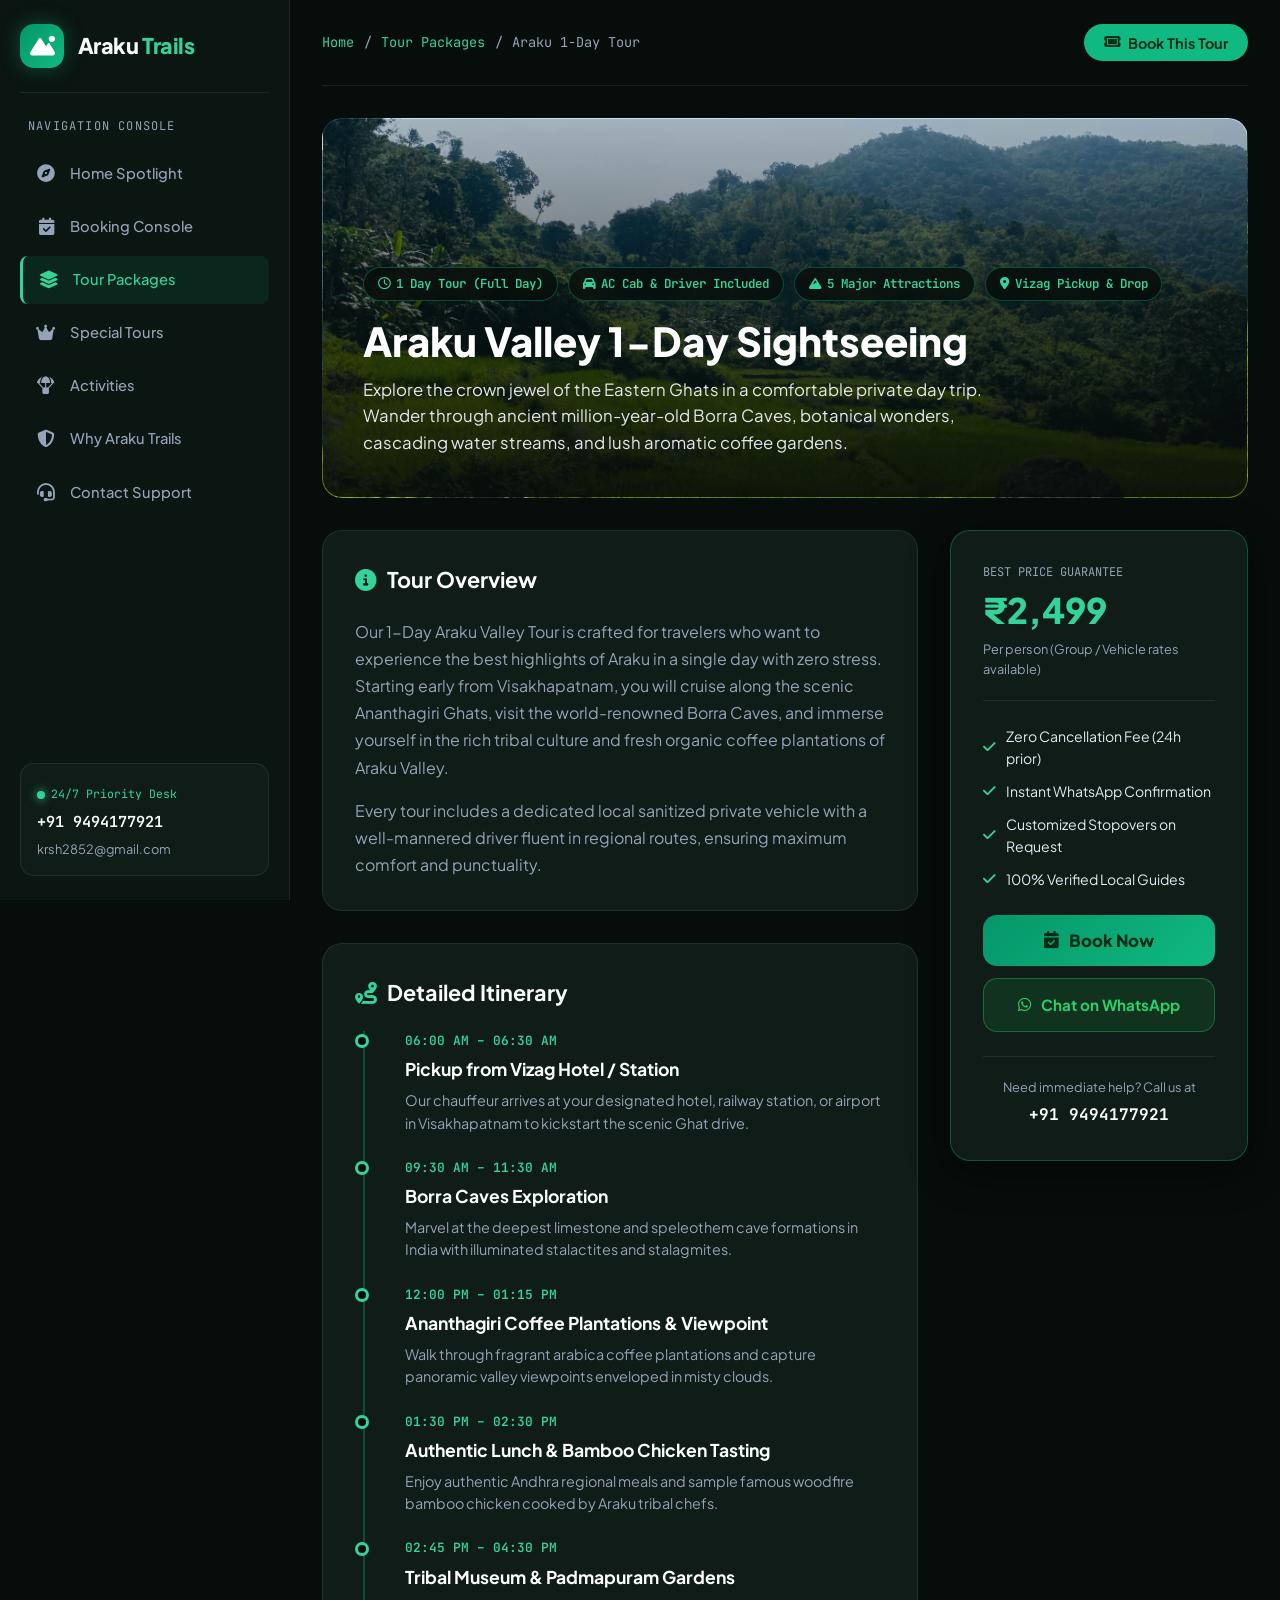
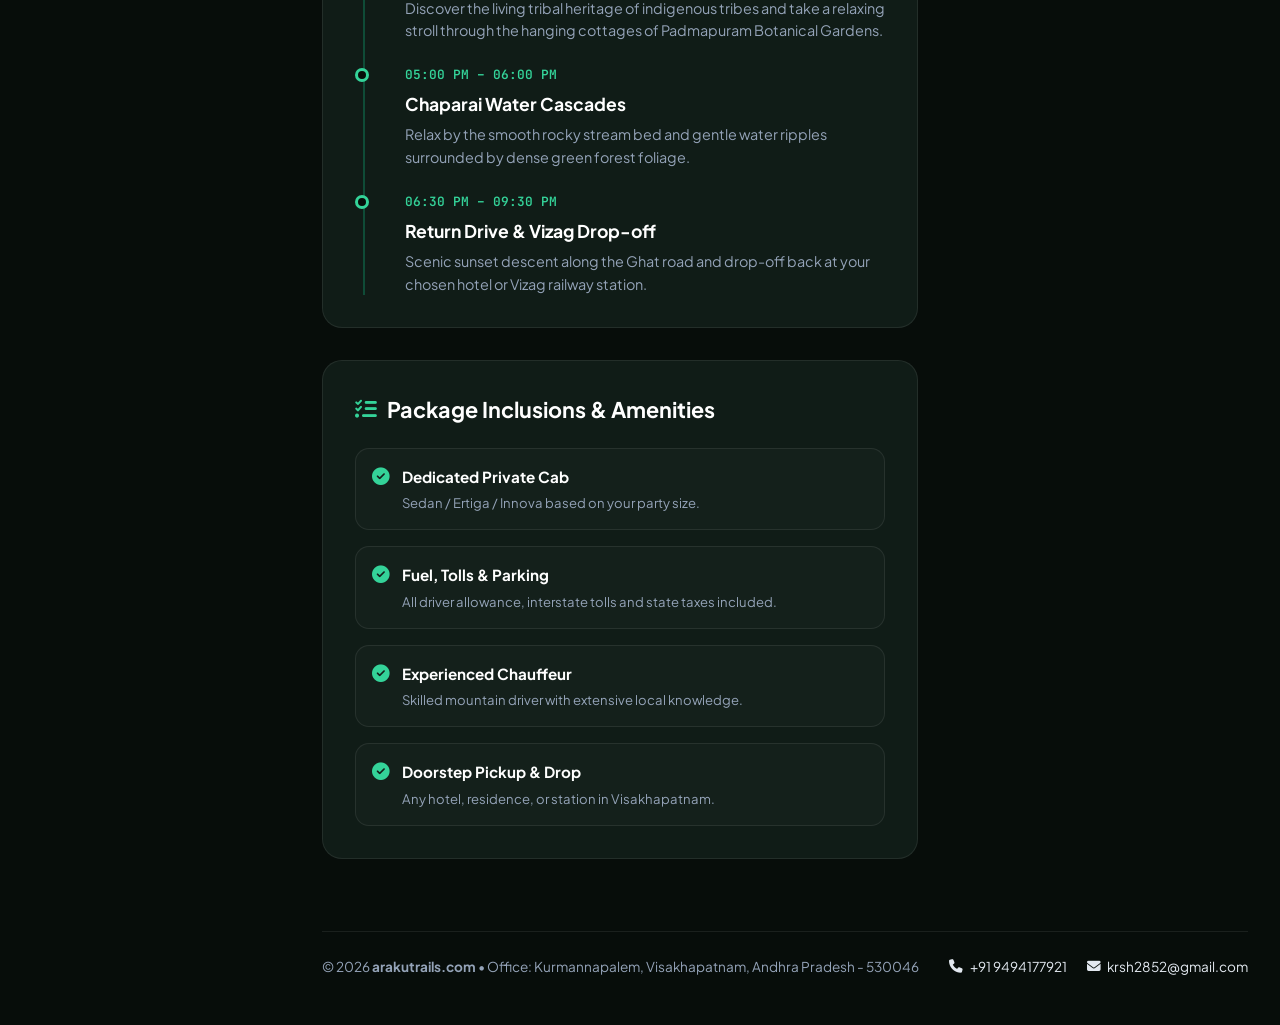
==== araku-1-day-tour.html @ f6b846b9 "my fixes" ====
<!DOCTYPE html>
<html lang="en">

<head>
  <meta charset="UTF-8">
  <meta name="viewport" content="width=device-width, initial-scale=1.0">
  <title>Araku Valley 1-Day Sightseeing Tour | Araku Trails</title>
  <meta name="description"
    content="Book our 1-Day Araku Valley Sightseeing Tour package starting from ₹2,499. Includes private cab, Borra Caves, Padmapuram Gardens, Tribal Museum, Chaparai Waterfalls & Coffee Plantations.">

  <!-- Google Fonts & Font Awesome Icons -->
  <link rel="preconnect" href="https://fonts.googleapis.com">
  <link rel="preconnect" href="https://fonts.gstatic.com" crossorigin>
  <link
    href="https://fonts.googleapis.com/css2?family=Cabinet+Grotesk:wght@700;800;900&family=Plus+Jakarta+Sans:wght@300;400;500;600;700&family=JetBrains+Mono:wght@400;500;600&display=swap"
    rel="stylesheet">
  <link rel="stylesheet" href="https://cdnjs.cloudflare.com/ajax/libs/font-awesome/6.5.1/css/all.min.css">

  <style>
    :root {
      --shell-bg: #070d0a;
      --sidebar-bg: #0b1511;
      --panel-bg: #101c17;
      --panel-hover: #15251f;
      --panel-border: rgba(255, 255, 255, 0.08);
      --border-accent: rgba(16, 185, 129, 0.35);

      --emerald-glow: #10b981;
      --emerald-bright: #34d399;
      --amber-star: #f59e0b;
      --sky-azure: #0ea5e9;

      --text-heading: #f8fafc;
      --text-body: #94a3b8;
      --text-bright: #e2e8f0;

      --font-brand: 'Cabinet Grotesk', 'Plus Jakarta Sans', sans-serif;
      --font-body: 'Plus Jakarta Sans', sans-serif;
      --font-mono: 'JetBrains Mono', monospace;

      --radius-sm: 8px;
      --radius-md: 14px;
      --radius-lg: 20px;
      --radius-pill: 9999px;

      --transition: all 0.28s cubic-bezier(0.4, 0, 0.2, 1);
    }

    * {
      margin: 0;
      padding: 0;
      box-sizing: border-box;
      scroll-behavior: smooth;
    }

    body {
      font-family: var(--font-body);
      background-color: var(--shell-bg);
      color: var(--text-bright);
      line-height: 1.6;
      overflow-x: hidden;
    }

    .app-layout {
      display: flex;
      min-height: 100vh;
      width: 100%;
    }

    /* Fixed Left Sidebar */
    .app-sidebar {
      width: 290px;
      background: var(--sidebar-bg);
      border-right: 1px solid var(--panel-border);
      display: flex;
      flex-direction: column;
      position: fixed;
      top: 0;
      bottom: 0;
      left: 0;
      z-index: 1000;
      padding: 1.5rem 1.25rem;
      transition: var(--transition);
    }

    .brand-widget {
      display: flex;
      align-items: center;
      gap: 0.85rem;
      padding-bottom: 1.5rem;
      border-bottom: 1px solid var(--panel-border);
      margin-bottom: 1.5rem;
    }

    .brand-symbol {
      width: 44px;
      height: 44px;
      background: linear-gradient(135deg, #059669, #10b981);
      border-radius: var(--radius-md);
      display: flex;
      align-items: center;
      justify-content: center;
      color: #fff;
      font-size: 1.25rem;
      box-shadow: 0 0 20px rgba(16, 185, 129, 0.35);
    }

    .brand-name {
      font-family: var(--font-brand);
      font-size: 1.35rem;
      font-weight: 800;
      letter-spacing: -0.02em;
      color: var(--text-heading);
    }

    .brand-name span {
      color: var(--emerald-bright);
    }

    .console-nav-title {
      font-family: var(--font-mono);
      font-size: 0.75rem;
      text-transform: uppercase;
      letter-spacing: 0.1em;
      color: var(--text-body);
      margin-bottom: 0.85rem;
      padding-left: 0.5rem;
    }

    .console-nav-list {
      list-style: none;
      display: flex;
      flex-direction: column;
      gap: 0.35rem;
      margin-bottom: auto;
    }

    .console-nav-item a {
      display: flex;
      align-items: center;
      gap: 0.85rem;
      padding: 0.75rem 1rem;
      color: var(--text-body);
      text-decoration: none;
      border-radius: var(--radius-sm);
      font-size: 0.92rem;
      font-weight: 500;
      transition: var(--transition);
    }

    .console-nav-item a:hover,
    .console-nav-item.active a {
      background: rgba(16, 185, 129, 0.1);
      color: var(--emerald-bright);
      border-left: 3px solid var(--emerald-bright);
    }

    .console-nav-item a i {
      font-size: 1.1rem;
      width: 20px;
      text-align: center;
    }

    .sidebar-hotline {
      background: var(--panel-bg);
      border: 1px solid var(--panel-border);
      border-radius: var(--radius-md);
      padding: 1rem;
      margin-top: 1rem;
    }

    .hotline-badge {
      display: inline-flex;
      align-items: center;
      gap: 0.4rem;
      font-family: var(--font-mono);
      font-size: 0.72rem;
      color: var(--emerald-bright);
      margin-bottom: 0.4rem;
    }

    .pulse-dot {
      width: 8px;
      height: 8px;
      border-radius: 50%;
      background: var(--emerald-bright);
      box-shadow: 0 0 10px var(--emerald-bright);
    }

    .hotline-num {
      display: block;
      color: #fff;
      font-family: var(--font-mono);
      font-size: 0.95rem;
      font-weight: 600;
      text-decoration: none;
      margin-bottom: 0.25rem;
    }

    .hotline-email {
      display: block;
      color: var(--text-body);
      font-size: 0.8rem;
      text-decoration: none;
    }

    /* Main Area */
    .app-main {
      margin-left: 290px;
      flex-grow: 1;
      min-height: 100vh;
      display: flex;
      flex-direction: column;
      padding: 1.5rem 2rem 3rem;
      max-width: calc(100vw - 290px);
    }

    .main-topbar {
      display: flex;
      align-items: center;
      justify-content: space-between;
      padding-bottom: 1.5rem;
      border-bottom: 1px solid var(--panel-border);
      margin-bottom: 2rem;
    }

    .topbar-breadcrumbs {
      display: flex;
      align-items: center;
      gap: 0.6rem;
      font-family: var(--font-mono);
      font-size: 0.85rem;
      color: var(--text-body);
    }

    .topbar-breadcrumbs a {
      color: var(--emerald-bright);
      text-decoration: none;
    }

    .topbar-breadcrumbs a:hover {
      text-decoration: underline;
    }

    .mobile-menu-btn {
      display: none;
      background: var(--panel-bg);
      border: 1px solid var(--panel-border);
      color: #fff;
      padding: 0.6rem 0.85rem;
      border-radius: var(--radius-sm);
      cursor: pointer;
      font-size: 1rem;
    }

    .topbar-actions {
      display: flex;
      align-items: center;
      gap: 1rem;
    }

    .btn-quick-book {
      background: var(--emerald-glow);
      color: #052e16;
      border: none;
      padding: 0.6rem 1.25rem;
      border-radius: var(--radius-pill);
      font-family: var(--font-brand);
      font-weight: 700;
      font-size: 0.9rem;
      cursor: pointer;
      transition: var(--transition);
      display: inline-flex;
      align-items: center;
      gap: 0.5rem;
      text-decoration: none;
    }

    .btn-quick-book:hover {
      background: var(--emerald-bright);
      transform: translateY(-2px);
    }

    /* Hero Package Header */
    .package-hero-panel {
      position: relative;
      border-radius: var(--radius-lg);
      overflow: hidden;
      border: 1px solid var(--panel-border);
      margin-bottom: 2rem;
      min-height: 380px;
      display: flex;
      align-items: flex-end;
      padding: 2.5rem;
      background-size: cover;
      background-position: center;
    }

    .package-hero-panel::before {
      content: "";
      position: absolute;
      inset: 0;
      background: linear-gradient(180deg, rgba(7, 13, 10, 0.2) 0%, rgba(7, 13, 10, 0.92) 100%);
    }

    .package-hero-content {
      position: relative;
      z-index: 2;
      max-width: 800px;
    }

    .pack-badge-row {
      display: flex;
      flex-wrap: wrap;
      gap: 0.65rem;
      margin-bottom: 1rem;
    }

    .badge-chip {
      background: rgba(7, 13, 10, 0.8);
      backdrop-filter: blur(8px);
      color: var(--emerald-bright);
      padding: 0.35rem 0.85rem;
      border-radius: var(--radius-pill);
      font-family: var(--font-mono);
      font-size: 0.78rem;
      font-weight: 600;
      border: 1px solid rgba(16, 185, 129, 0.35);
      display: inline-flex;
      align-items: center;
      gap: 0.4rem;
    }

    .package-hero-title {
      font-family: var(--font-brand);
      font-size: 2.5rem;
      font-weight: 800;
      color: #fff;
      margin-bottom: 0.75rem;
      line-height: 1.2;
    }

    .package-hero-desc {
      color: var(--text-bright);
      font-size: 1.05rem;
      max-width: 650px;
      line-height: 1.6;
    }

    /* Layout Split */
    .package-grid-layout {
      display: grid;
      grid-template-columns: 2fr 1fr;
      gap: 2rem;
      margin-bottom: 2.5rem;
    }

    .detail-card {
      background: var(--panel-bg);
      border: 1px solid var(--panel-border);
      border-radius: var(--radius-lg);
      padding: 2rem;
      margin-bottom: 2rem;
    }

    .detail-card-title {
      font-family: var(--font-brand);
      font-size: 1.35rem;
      font-weight: 700;
      color: #fff;
      margin-bottom: 1.25rem;
      display: flex;
      align-items: center;
      gap: 0.65rem;
    }

    .detail-card-title i {
      color: var(--emerald-bright);
    }

    /* Itinerary timeline */
    .timeline-wrap {
      display: flex;
      flex-direction: column;
      gap: 1.5rem;
      position: relative;
      padding-left: 1rem;
      border-left: 2px solid rgba(16, 185, 129, 0.3);
      margin-left: 0.5rem;
    }

    .timeline-item {
      position: relative;
      padding-left: 1.5rem;
    }

    .timeline-dot {
      position: absolute;
      left: -1.6rem;
      top: 0.2rem;
      width: 14px;
      height: 14px;
      border-radius: 50%;
      background: var(--shell-bg);
      border: 3px solid var(--emerald-bright);
    }

    .timeline-time {
      font-family: var(--font-mono);
      font-size: 0.8rem;
      color: var(--emerald-bright);
      font-weight: 600;
      margin-bottom: 0.25rem;
    }

    .timeline-title {
      font-family: var(--font-brand);
      font-size: 1.1rem;
      color: #fff;
      margin-bottom: 0.35rem;
    }

    .timeline-desc {
      color: var(--text-body);
      font-size: 0.9rem;
      line-height: 1.55;
    }

    /* Inclusions & Highlights */
    .feature-list {
      list-style: none;
      display: grid;
      grid-template-columns: repeat(auto-fit, minmax(260px, 1fr));
      gap: 1rem;
    }

    .feature-list-item {
      background: rgba(255, 255, 255, 0.02);
      border: 1px solid var(--panel-border);
      border-radius: var(--radius-md);
      padding: 1rem;
      display: flex;
      align-items: flex-start;
      gap: 0.75rem;
    }

    .feature-list-item i {
      color: var(--emerald-bright);
      font-size: 1.1rem;
      margin-top: 0.2rem;
    }

    .feature-list-item h4 {
      font-size: 0.95rem;
      color: #fff;
      margin-bottom: 0.2rem;
    }

    .feature-list-item p {
      font-size: 0.82rem;
      color: var(--text-body);
    }

    /* Sticky Booking Sidebar Box */
    .sticky-booking-box {
      position: sticky;
      top: 1.5rem;
      background: var(--panel-bg);
      border: 1px solid var(--border-accent);
      border-radius: var(--radius-lg);
      padding: 2rem;
      box-shadow: 0 10px 40px rgba(0, 0, 0, 0.45);
    }

    .pricing-headline {
      margin-bottom: 1.5rem;
      padding-bottom: 1.25rem;
      border-bottom: 1px solid var(--panel-border);
    }

    .pricing-sub {
      font-family: var(--font-mono);
      font-size: 0.75rem;
      text-transform: uppercase;
      color: var(--text-body);
    }

    .pricing-main {
      font-family: var(--font-brand);
      font-size: 2.2rem;
      font-weight: 800;
      color: var(--emerald-bright);
    }

    .pricing-note {
      font-size: 0.8rem;
      color: var(--text-body);
    }

    .booking-feature-pills {
      display: flex;
      flex-direction: column;
      gap: 0.65rem;
      margin-bottom: 1.5rem;
    }

    .pill-point {
      display: flex;
      align-items: center;
      gap: 0.6rem;
      font-size: 0.88rem;
      color: var(--text-bright);
    }

    .pill-point i {
      color: var(--emerald-bright);
      font-size: 0.9rem;
    }

    .btn-action-primary {
      width: 100%;
      background: linear-gradient(135deg, #059669, #10b981);
      color: #022c15;
      font-family: var(--font-brand);
      font-size: 1.05rem;
      font-weight: 800;
      padding: 0.95rem 1.25rem;
      border: none;
      border-radius: var(--radius-md);
      cursor: pointer;
      display: flex;
      align-items: center;
      justify-content: center;
      gap: 0.6rem;
      text-decoration: none;
      transition: var(--transition);
      margin-bottom: 0.75rem;
    }

    .btn-action-primary:hover {
      box-shadow: 0 0 25px rgba(16, 185, 129, 0.45);
      transform: translateY(-2px);
    }

    .btn-action-whatsapp {
      width: 100%;
      background: rgba(37, 211, 102, 0.12);
      border: 1px solid rgba(37, 211, 102, 0.35);
      color: #25d366;
      font-family: var(--font-brand);
      font-size: 0.95rem;
      font-weight: 700;
      padding: 0.85rem 1.25rem;
      border-radius: var(--radius-md);
      cursor: pointer;
      display: flex;
      align-items: center;
      justify-content: center;
      gap: 0.6rem;
      text-decoration: none;
      transition: var(--transition);
    }

    .btn-action-whatsapp:hover {
      background: rgba(37, 211, 102, 0.2);
    }

    /* Footer Meta */
    .dash-footer-meta {
      border-top: 1px solid var(--panel-border);
      padding-top: 1.5rem;
      margin-top: auto;
      display: flex;
      align-items: center;
      justify-content: space-between;
      color: var(--text-body);
      font-size: 0.85rem;
      flex-wrap: wrap;
      gap: 1rem;
    }

    .footer-quick-contacts {
      display: flex;
      gap: 1.25rem;
    }

    .footer-quick-contacts a {
      color: var(--text-bright);
      text-decoration: none;
      display: inline-flex;
      align-items: center;
      gap: 0.4rem;
    }

    .footer-quick-contacts a:hover {
      color: var(--emerald-bright);
    }

    /* Modal Popup */
    .modal {
      position: fixed;
      inset: 0;
      background: rgba(0, 0, 0, 0.75);
      backdrop-filter: blur(10px);
      z-index: 2000;
      display: none;
      align-items: center;
      justify-content: center;
      padding: 1.5rem;
    }

    .modal.active {
      display: flex;
    }

    .modal-box {
      background: var(--panel-bg);
      border: 1px solid var(--border-accent);
      border-radius: var(--radius-lg);
      width: 100%;
      max-width: 500px;
      padding: 2.25rem;
      position: relative;
      box-shadow: 0 20px 50px rgba(0, 0, 0, 0.8);
    }

    .modal-close {
      position: absolute;
      top: 1.25rem;
      right: 1.25rem;
      background: transparent;
      border: none;
      color: var(--text-body);
      font-size: 1.5rem;
      cursor: pointer;
    }

    .field-wrapper {
      display: flex;
      flex-direction: column;
      gap: 0.4rem;
    }

    .field-wrapper label {
      font-size: 0.8rem;
      font-family: var(--font-mono);
      color: var(--text-body);
    }

    .dash-input {
      background: rgba(0, 0, 0, 0.35);
      border: 1px solid var(--panel-border);
      color: #fff;
      padding: 0.85rem 1rem;
      border-radius: var(--radius-md);
      font-family: var(--font-body);
      font-size: 0.95rem;
      outline: none;
    }

    .dash-input:focus {
      border-color: var(--emerald-bright);
    }

    /* Responsive */
    @media (max-width: 1024px) {
      .app-sidebar {
        transform: translateX(-100%);
      }

      .app-sidebar.open {
        transform: translateX(0);
      }

      .app-main {
        margin-left: 0;
        max-width: 100vw;
        padding: 1rem 1rem 2rem;
      }

      .mobile-menu-btn {
        display: block;
      }

      .package-grid-layout {
        grid-template-columns: 1fr;
      }

      .package-hero-panel {
        min-height: 320px;
        padding: 1.5rem;
      }

      .package-hero-title {
        font-size: 1.85rem;
      }
    }
  </style>
</head>

<body>
  <div class="app-layout">
    <!-- Sidebar Navigation Console -->
    <aside class="app-sidebar" id="appSidebar">
      <div class="brand-widget">
        <div class="brand-symbol"><i class="fa-solid fa-mountain-sun"></i></div>
        <div class="brand-name">Araku <span>Trails</span></div>
      </div>

      <div class="console-nav-title">Navigation Console</div>
      <ul class="console-nav-list">
        <li class="console-nav-item"><a href="index.html#home"><i class="fa-solid fa-compass"></i> Home Spotlight</a></li>
        <li class="console-nav-item"><a href="index.html#booking-console"><i class="fa-solid fa-calendar-check"></i> Booking Console</a></li>
        <li class="console-nav-item active"><a href="index.html#packages"><i class="fa-solid fa-layer-group"></i> Tour Packages</a></li>
        <li class="console-nav-item"><a href="index.html#specialties"><i class="fa-solid fa-crown"></i> Special Tours</a></li>
        <li class="console-nav-item"><a href="index.html#activities"><i class="fa-solid fa-parachute-box"></i> Activities</a></li>
        <li class="console-nav-item"><a href="index.html#about"><i class="fa-solid fa-shield-halved"></i> Why Araku Trails</a></li>
        <li class="console-nav-item"><a href="index.html#contact"><i class="fa-solid fa-headset"></i> Contact Support</a></li>
      </ul>

      <!-- Active Support Hotline Box -->
      <div class="sidebar-hotline">
        <div class="hotline-badge">
          <span class="pulse-dot"></span> 24/7 Priority Desk
        </div>
        <a href="tel:+919494177921" class="hotline-num">+91 9494177921</a>
        <a href="mailto:krsh2852@gmail.com" class="hotline-email">krsh2852@gmail.com</a>
      </div>
    </aside>

    <!-- Main Workspace Area -->
    <main class="app-main">
      <!-- Top Dashboard Status Bar -->
      <header class="main-topbar">
        <div style="display: flex; align-items: center; gap: 1rem;">
          <button class="mobile-menu-btn" id="mobileMenuBtn" aria-label="Toggle Console">
            <i class="fa-solid fa-bars"></i>
          </button>
          <div class="topbar-breadcrumbs">
            <a href="index.html">Home</a>
            <span>/</span>
            <a href="index.html#packages">Tour Packages</a>
            <span>/</span>
            <span>Araku 1-Day Tour</span>
          </div>
        </div>

        <div class="topbar-actions">
          <button class="btn-quick-book" onclick="openBookingModal('Araku Valley 1-Day Sightseeing')">
            <i class="fa-solid fa-ticket"></i> Book This Tour
          </button>
        </div>
      </header>

      <!-- Package Hero Panel -->
      <section class="package-hero-panel"
        style="background-image: url('images/WhatsApp%20Image%202026-10-13%20at%2012.46.40%20AM.jpeg');">
        <div class="package-hero-content">
          <div class="pack-badge-row">
            <span class="badge-chip"><i class="fa-regular fa-clock"></i> 1 Day Tour (Full Day)</span>
            <span class="badge-chip"><i class="fa-solid fa-car"></i> AC Cab &amp; Driver Included</span>
            <span class="badge-chip"><i class="fa-solid fa-mountain"></i> 5 Major Attractions</span>
            <span class="badge-chip"><i class="fa-solid fa-location-dot"></i> Vizag Pickup &amp; Drop</span>
          </div>
          <h1 class="package-hero-title">Araku Valley 1-Day Sightseeing</h1>
          <p class="package-hero-desc">
            Explore the crown jewel of the Eastern Ghats in a comfortable private day trip. Wander through ancient million-year-old Borra Caves, botanical wonders, cascading water streams, and lush aromatic coffee gardens.
          </p>
        </div>
      </section>

      <!-- Detail Grid & Sticky Sidebar -->
      <div class="package-grid-layout">
        <!-- Left Content -->
        <div class="package-main-details">
          <!-- Overview Card -->
          <div class="detail-card">
            <h2 class="detail-card-title"><i class="fa-solid fa-circle-info"></i> Tour Overview</h2>
            <p style="color: var(--text-body); margin-bottom: 1rem; line-height: 1.7;">
              Our 1-Day Araku Valley Tour is crafted for travelers who want to experience the best highlights of Araku in a single day with zero stress. Starting early from Visakhapatnam, you will cruise along the scenic Ananthagiri Ghats, visit the world-renowned Borra Caves, and immerse yourself in the rich tribal culture and fresh organic coffee plantations of Araku Valley.
            </p>
            <p style="color: var(--text-body); line-height: 1.7;">
              Every tour includes a dedicated local sanitized private vehicle with a well-mannered driver fluent in regional routes, ensuring maximum comfort and punctuality.
            </p>
          </div>

          <!-- Day Schedule / Timeline -->
          <div class="detail-card">
            <h2 class="detail-card-title"><i class="fa-solid fa-route"></i> Detailed Itinerary</h2>
            <div class="timeline-wrap">
              <div class="timeline-item">
                <div class="timeline-dot"></div>
                <div class="timeline-time">06:00 AM – 06:30 AM</div>
                <h3 class="timeline-title">Pickup from Vizag Hotel / Station</h3>
                <p class="timeline-desc">Our chauffeur arrives at your designated hotel, railway station, or airport in Visakhapatnam to kickstart the scenic Ghat drive.</p>
              </div>

              <div class="timeline-item">
                <div class="timeline-dot"></div>
                <div class="timeline-time">09:30 AM – 11:30 AM</div>
                <h3 class="timeline-title">Borra Caves Exploration</h3>
                <p class="timeline-desc">Marvel at the deepest limestone and speleothem cave formations in India with illuminated stalactites and stalagmites.</p>
              </div>

              <div class="timeline-item">
                <div class="timeline-dot"></div>
                <div class="timeline-time">12:00 PM – 01:15 PM</div>
                <h3 class="timeline-title">Ananthagiri Coffee Plantations &amp; Viewpoint</h3>
                <p class="timeline-desc">Walk through fragrant arabica coffee plantations and capture panoramic valley viewpoints enveloped in misty clouds.</p>
              </div>

              <div class="timeline-item">
                <div class="timeline-dot"></div>
                <div class="timeline-time">01:30 PM – 02:30 PM</div>
                <h3 class="timeline-title">Authentic Lunch &amp; Bamboo Chicken Tasting</h3>
                <p class="timeline-desc">Enjoy authentic Andhra regional meals and sample famous woodfire bamboo chicken cooked by Araku tribal chefs.</p>
              </div>

              <div class="timeline-item">
                <div class="timeline-dot"></div>
                <div class="timeline-time">02:45 PM – 04:30 PM</div>
                <h3 class="timeline-title">Tribal Museum &amp; Padmapuram Gardens</h3>
                <p class="timeline-desc">Discover the living tribal heritage of indigenous tribes and take a relaxing stroll through the hanging cottages of Padmapuram Botanical Gardens.</p>
              </div>

              <div class="timeline-item">
                <div class="timeline-dot"></div>
                <div class="timeline-time">05:00 PM – 06:00 PM</div>
                <h3 class="timeline-title">Chaparai Water Cascades</h3>
                <p class="timeline-desc">Relax by the smooth rocky stream bed and gentle water ripples surrounded by dense green forest foliage.</p>
              </div>

              <div class="timeline-item">
                <div class="timeline-dot"></div>
                <div class="timeline-time">06:30 PM – 09:30 PM</div>
                <h3 class="timeline-title">Return Drive &amp; Vizag Drop-off</h3>
                <p class="timeline-desc">Scenic sunset descent along the Ghat road and drop-off back at your chosen hotel or Vizag railway station.</p>
              </div>
            </div>
          </div>

          <!-- Inclusions & Exclusions -->
          <div class="detail-card">
            <h2 class="detail-card-title"><i class="fa-solid fa-list-check"></i> Package Inclusions &amp; Amenities</h2>
            <div class="feature-list">
              <div class="feature-list-item">
                <i class="fa-solid fa-circle-check"></i>
                <div>
                  <h4>Dedicated Private Cab</h4>
                  <p>Sedan / Ertiga / Innova based on your party size.</p>
                </div>
              </div>
              <div class="feature-list-item">
                <i class="fa-solid fa-circle-check"></i>
                <div>
                  <h4>Fuel, Tolls &amp; Parking</h4>
                  <p>All driver allowance, interstate tolls and state taxes included.</p>
                </div>
              </div>
              <div class="feature-list-item">
                <i class="fa-solid fa-circle-check"></i>
                <div>
                  <h4>Experienced Chauffeur</h4>
                  <p>Skilled mountain driver with extensive local knowledge.</p>
                </div>
              </div>
              <div class="feature-list-item">
                <i class="fa-solid fa-circle-check"></i>
                <div>
                  <h4>Doorstep Pickup &amp; Drop</h4>
                  <p>Any hotel, residence, or station in Visakhapatnam.</p>
                </div>
              </div>
            </div>
          </div>
        </div>

        <!-- Sticky Right Booking Box -->
        <aside>
          <div class="sticky-booking-box">
            <div class="pricing-headline">
              <div class="pricing-sub">Best Price Guarantee</div>
              <div class="pricing-main">₹2,499</div>
              <div class="pricing-note">Per person (Group / Vehicle rates available)</div>
            </div>

            <div class="booking-feature-pills">
              <div class="pill-point"><i class="fa-solid fa-check"></i> Zero Cancellation Fee (24h prior)</div>
              <div class="pill-point"><i class="fa-solid fa-check"></i> Instant WhatsApp Confirmation</div>
              <div class="pill-point"><i class="fa-solid fa-check"></i> Customized Stopovers on Request</div>
              <div class="pill-point"><i class="fa-solid fa-check"></i> 100% Verified Local Guides</div>
            </div>

            <button class="btn-action-primary" onclick="openBookingModal('Araku Valley 1-Day Sightseeing')">
              <i class="fa-solid fa-calendar-check"></i> Book Now
            </button>

            <a href="https://wa.me/919494177921?text=Hello%20Araku%20Trails,%20I%20am%20interested%20in%20the%20Araku%201-Day%20Tour%20package"
              target="_blank" class="btn-action-whatsapp">
              <i class="fa-brands fa-whatsapp"></i> Chat on WhatsApp
            </a>

            <div style="margin-top: 1.5rem; text-align: center; border-top: 1px solid var(--panel-border); padding-top: 1rem;">
              <span style="font-size: 0.8rem; color: var(--text-body);">Need immediate help? Call us at</span>
              <a href="tel:+919494177921" style="display: block; font-family: var(--font-mono); font-weight: 700; color: #fff; text-decoration: none; margin-top: 0.25rem;">
                +91 9494177921
              </a>
            </div>
          </div>
        </aside>
      </div>

      <!-- Footer -->
      <footer class="dash-footer-meta">
        <div>
          &copy; <span id="currentYear"></span> <strong>arakutrails.com</strong> &bull; Office: Kurmannapalem, Visakhapatnam, Andhra Pradesh - 530046
        </div>
        <div class="footer-quick-contacts">
          <a href="tel:+919494177921"><i class="fa-solid fa-phone"></i> +91 9494177921</a>
          <a href="mailto:krsh2852@gmail.com"><i class="fa-solid fa-envelope"></i> krsh2852@gmail.com</a>
        </div>
      </footer>
    </main>
  </div>

  <!-- Booking Modal -->
  <div class="modal" id="bookingModal">
    <div class="modal-box">
      <button class="modal-close" onclick="closeBookingModal()">&times;</button>
      <h3 style="font-family: var(--font-brand); font-size: 1.5rem; color: #fff; margin-bottom: 0.5rem;"
        id="modalPackageTitle">Book: Araku Valley 1-Day Sightseeing</h3>
      <p style="color: var(--text-body); font-size: 0.9rem; margin-bottom: 1.5rem;">
        Fill in your details and our travel representative will call you with custom quotes within 15 minutes.
      </p>

      <form onsubmit="handleModalSubmit(event)" style="display: flex; flex-direction: column; gap: 1rem;">
        <input type="hidden" id="modalSelectedPackage" value="Araku Valley 1-Day Sightseeing">
        <div class="field-wrapper">
          <label for="modalName"><i class="fa-solid fa-user"></i> Full Name</label>
          <input type="text" id="modalName" class="dash-input" placeholder="Your Name" required>
        </div>
        <div class="field-wrapper">
          <label for="modalPhone"><i class="fa-solid fa-phone"></i> Phone / WhatsApp</label>
          <input type="tel" id="modalPhone" class="dash-input" placeholder="Mobile Number" required>
        </div>
        <div class="field-wrapper">
          <label for="modalDate"><i class="fa-solid fa-calendar"></i> Travel Date</label>
          <input type="date" id="modalDate" class="dash-input" required>
        </div>
        <button type="submit" class="btn-action-primary" style="margin-top: 0.5rem;">
          <i class="fa-solid fa-check-circle"></i> Confirm Booking Request
        </button>
      </form>
    </div>
  </div>

  <script>
    document.getElementById('currentYear').textContent = new Date().getFullYear();
    const today = new Date().toISOString().split('T')[0];
    document.getElementById('modalDate').min = today;

    const mobileMenuBtn = document.getElementById('mobileMenuBtn');
    const appSidebar = document.getElementById('appSidebar');
    if (mobileMenuBtn) {
      mobileMenuBtn.addEventListener('click', () => {
        appSidebar.classList.toggle('open');
      });
    }

    const bookingModal = document.getElementById('bookingModal');
    const modalPackageTitle = document.getElementById('modalPackageTitle');
    const modalSelectedPackage = document.getElementById('modalSelectedPackage');

    function openBookingModal(pkgName) {
      modalPackageTitle.textContent = pkgName ? `Book: ${pkgName}` : "Book Your Tour";
      modalSelectedPackage.value = pkgName || "Araku Valley 1-Day Sightseeing";
      bookingModal.classList.add('active');
    }

    function closeBookingModal() {
      bookingModal.classList.remove('active');
    }

    bookingModal.addEventListener('click', (e) => {
      if (e.target === bookingModal) {
        closeBookingModal();
      }
    });

    async function processBookingNotification(name, mobile, date, packageChoice) {
      const emailRecipient = "krsh2852@gmail.com";
      const targetPhone = "919494177921";
      const messageContent = `*New Booking Request - Araku Trails*\n\n` +
        `*Customer Name:* ${name}\n` +
        `*Mobile Number:* ${mobile}\n` +
        `*Travel Date:* ${date}\n` +
        `*Package / Tour:* ${packageChoice}\n\n` +
        `Submitted via arakutrails.com`;

      try {
        fetch("https://formsubmit.co/ajax/" + emailRecipient, {
          method: "POST",
          headers: {
            "Content-Type": "application/json",
            "Accept": "application/json"
          },
          body: JSON.stringify({
            name: name,
            phone: mobile,
            travel_date: date,
            package: packageChoice,
            _subject: `New Araku Trails Booking: ${name} (${packageChoice})`,
            _template: "table"
          })
        }).catch(err => console.log("Email dispatch notice:", err));
      } catch (err) {
        console.log("Email dispatch notice:", err);
      }

      const whatsappUrl = `https://wa.me/${targetPhone}?text=${encodeURIComponent(messageContent)}`;
      window.open(whatsappUrl, "_blank");
    }

    async function handleModalSubmit(e) {
      e.preventDefault();
      const name = document.getElementById('modalName').value;
      const mobile = document.getElementById('modalPhone').value;
      const date = document.getElementById('modalDate').value;
      const pkg = modalSelectedPackage.value;

      await processBookingNotification(name, mobile, date, pkg);
      alert(`Thank you, ${name}! Your booking request for "${pkg}" on ${date} has been sent to our team. An email and mobile message have been dispatched.`);
      closeBookingModal();
      e.target.reset();
    }
  </script>
</body>

</html>
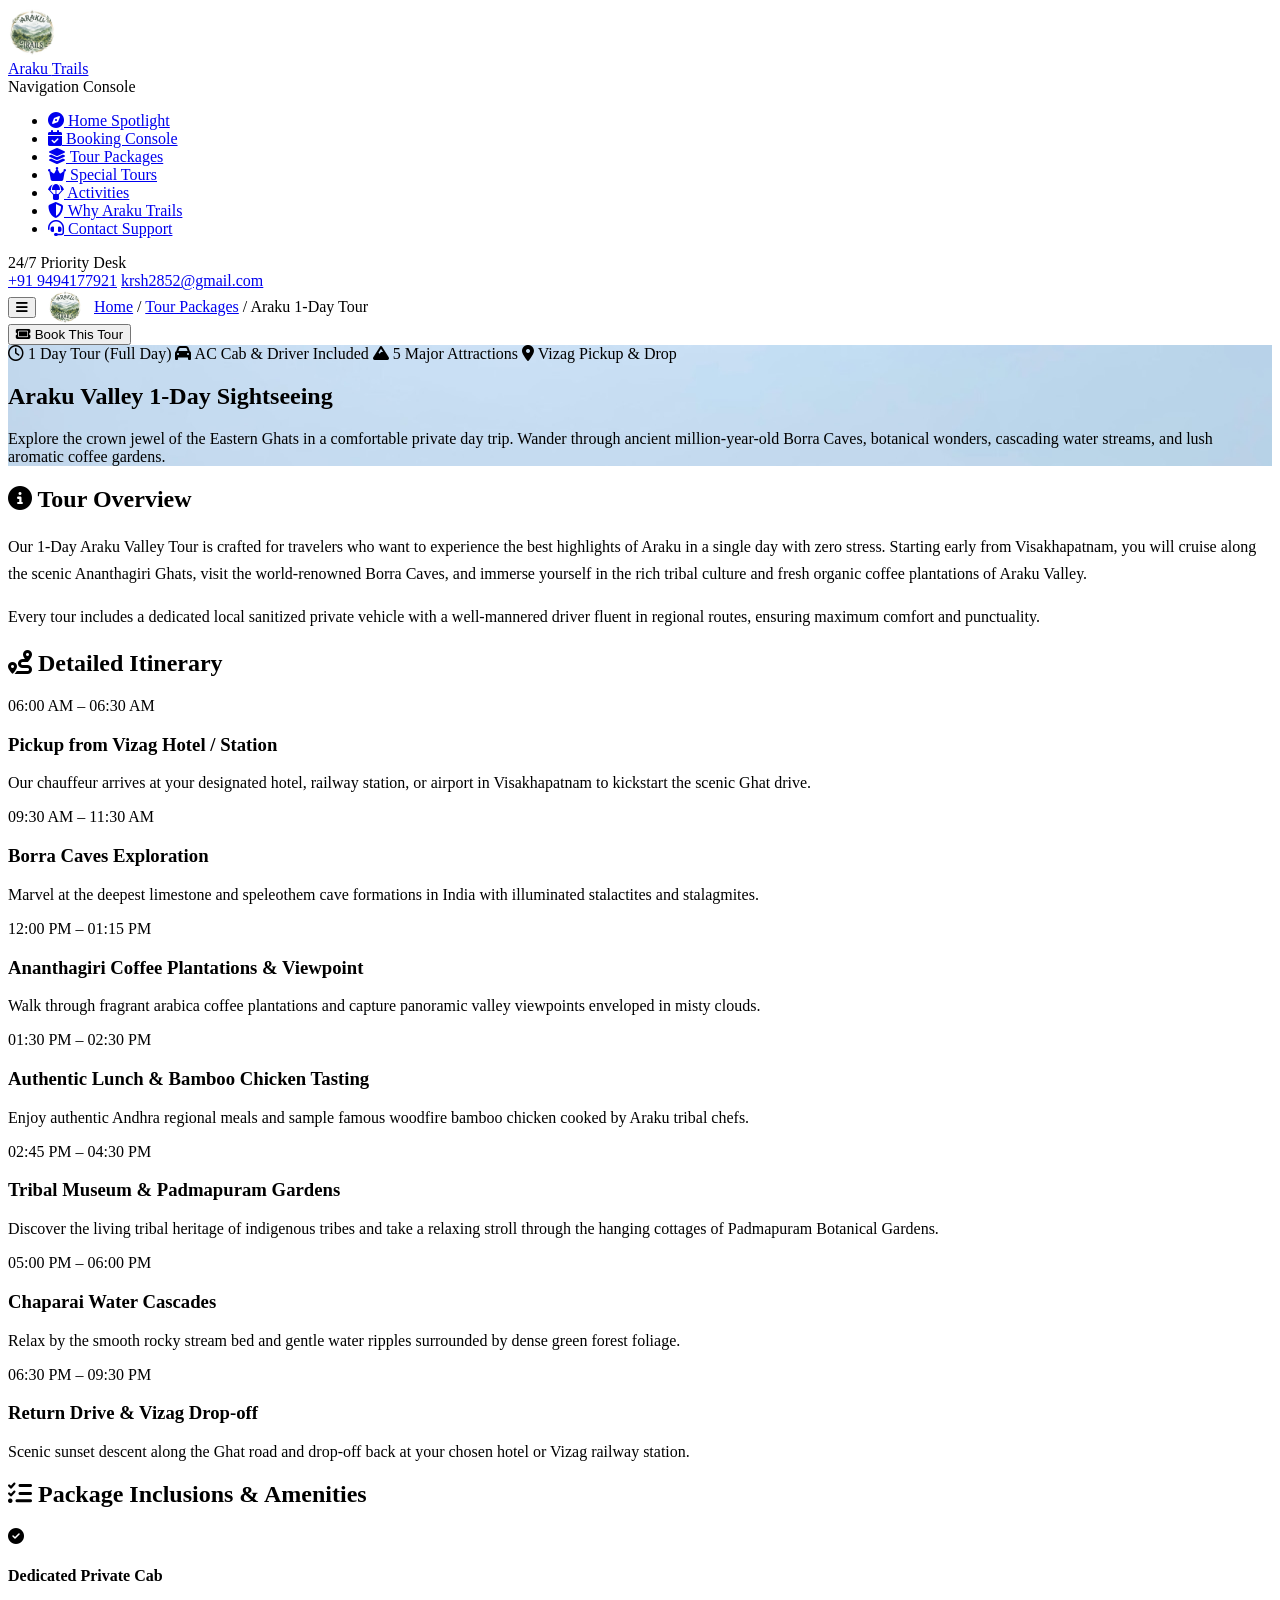
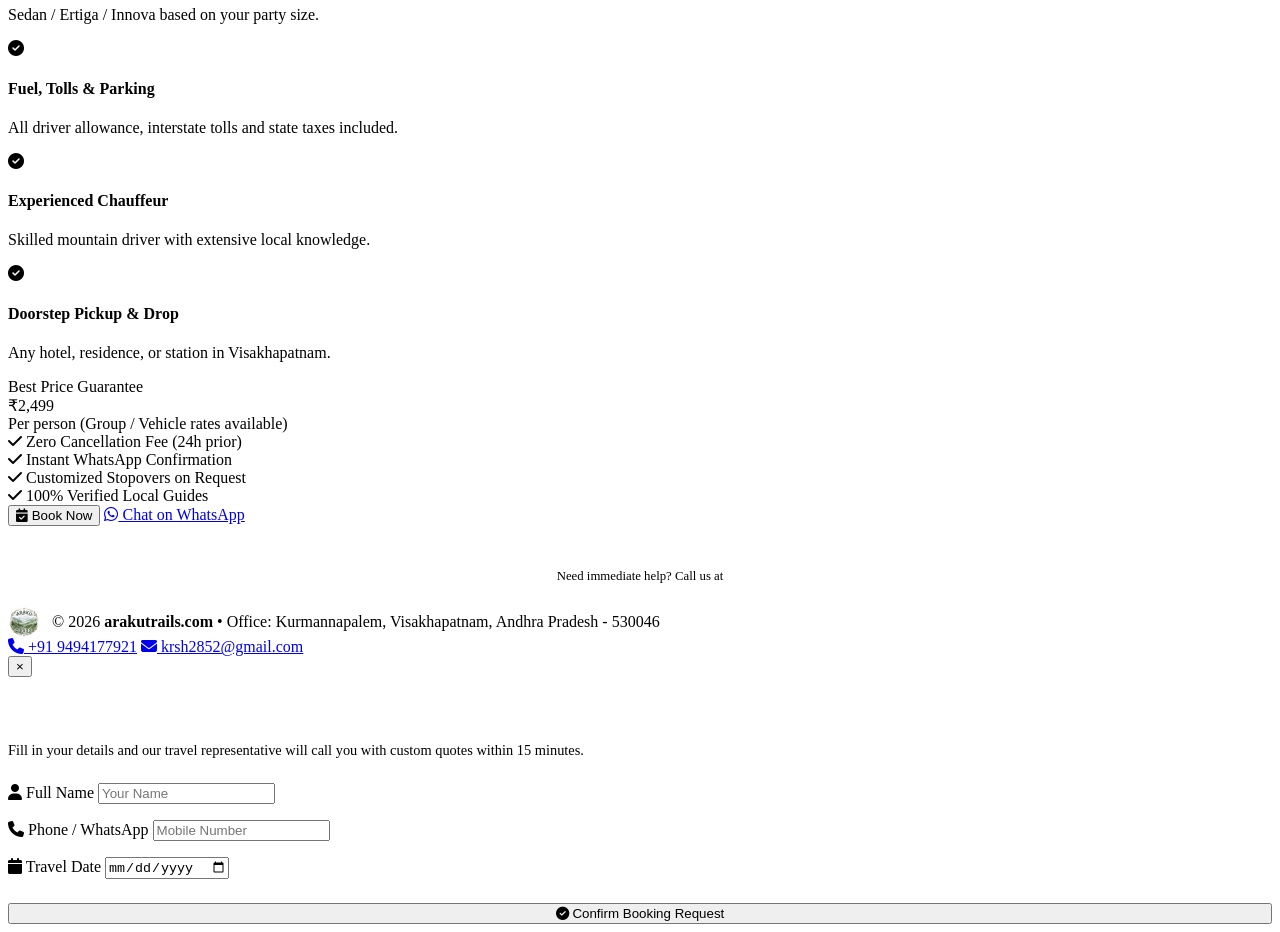
==== commit e4bc5cfc: "optimize" ====
--- a/araku-1-day-tour.html
+++ b/araku-1-day-tour.html
@@ -15,697 +15,23 @@
     href="https://fonts.googleapis.com/css2?family=Cabinet+Grotesk:wght@700;800;900&family=Plus+Jakarta+Sans:wght@300;400;500;600;700&family=JetBrains+Mono:wght@400;500;600&display=swap"
     rel="stylesheet">
   <link rel="stylesheet" href="https://cdnjs.cloudflare.com/ajax/libs/font-awesome/6.5.1/css/all.min.css">
-
-  <style>
-    :root {
-      --shell-bg: #070d0a;
-      --sidebar-bg: #0b1511;
-      --panel-bg: #101c17;
-      --panel-hover: #15251f;
-      --panel-border: rgba(255, 255, 255, 0.08);
-      --border-accent: rgba(16, 185, 129, 0.35);
-
-      --emerald-glow: #10b981;
-      --emerald-bright: #34d399;
-      --amber-star: #f59e0b;
-      --sky-azure: #0ea5e9;
-
-      --text-heading: #f8fafc;
-      --text-body: #94a3b8;
-      --text-bright: #e2e8f0;
-
-      --font-brand: 'Cabinet Grotesk', 'Plus Jakarta Sans', sans-serif;
-      --font-body: 'Plus Jakarta Sans', sans-serif;
-      --font-mono: 'JetBrains Mono', monospace;
-
-      --radius-sm: 8px;
-      --radius-md: 14px;
-      --radius-lg: 20px;
-      --radius-pill: 9999px;
-
-      --transition: all 0.28s cubic-bezier(0.4, 0, 0.2, 1);
-    }
-
-    * {
-      margin: 0;
-      padding: 0;
-      box-sizing: border-box;
-      scroll-behavior: smooth;
-    }
-
-    body {
-      font-family: var(--font-body);
-      background-color: var(--shell-bg);
-      color: var(--text-bright);
-      line-height: 1.6;
-      overflow-x: hidden;
-    }
-
-    .app-layout {
-      display: flex;
-      min-height: 100vh;
-      width: 100%;
-    }
-
-    /* Fixed Left Sidebar */
-    .app-sidebar {
-      width: 290px;
-      background: var(--sidebar-bg);
-      border-right: 1px solid var(--panel-border);
-      display: flex;
-      flex-direction: column;
-      position: fixed;
-      top: 0;
-      bottom: 0;
-      left: 0;
-      z-index: 1000;
-      padding: 1.5rem 1.25rem;
-      transition: var(--transition);
-    }
-
-    .brand-widget {
-      display: flex;
-      align-items: center;
-      gap: 0.85rem;
-      padding-bottom: 1.5rem;
-      border-bottom: 1px solid var(--panel-border);
-      margin-bottom: 1.5rem;
-    }
-
-    .brand-symbol {
-      width: 44px;
-      height: 44px;
-      background: linear-gradient(135deg, #059669, #10b981);
-      border-radius: var(--radius-md);
-      display: flex;
-      align-items: center;
-      justify-content: center;
-      color: #fff;
-      font-size: 1.25rem;
-      box-shadow: 0 0 20px rgba(16, 185, 129, 0.35);
-    }
-
-    .brand-name {
-      font-family: var(--font-brand);
-      font-size: 1.35rem;
-      font-weight: 800;
-      letter-spacing: -0.02em;
-      color: var(--text-heading);
-    }
-
-    .brand-name span {
-      color: var(--emerald-bright);
-    }
-
-    .console-nav-title {
-      font-family: var(--font-mono);
-      font-size: 0.75rem;
-      text-transform: uppercase;
-      letter-spacing: 0.1em;
-      color: var(--text-body);
-      margin-bottom: 0.85rem;
-      padding-left: 0.5rem;
-    }
-
-    .console-nav-list {
-      list-style: none;
-      display: flex;
-      flex-direction: column;
-      gap: 0.35rem;
-      margin-bottom: auto;
-    }
-
-    .console-nav-item a {
-      display: flex;
-      align-items: center;
-      gap: 0.85rem;
-      padding: 0.75rem 1rem;
-      color: var(--text-body);
-      text-decoration: none;
-      border-radius: var(--radius-sm);
-      font-size: 0.92rem;
-      font-weight: 500;
-      transition: var(--transition);
-    }
-
-    .console-nav-item a:hover,
-    .console-nav-item.active a {
-      background: rgba(16, 185, 129, 0.1);
-      color: var(--emerald-bright);
-      border-left: 3px solid var(--emerald-bright);
-    }
-
-    .console-nav-item a i {
-      font-size: 1.1rem;
-      width: 20px;
-      text-align: center;
-    }
-
-    .sidebar-hotline {
-      background: var(--panel-bg);
-      border: 1px solid var(--panel-border);
-      border-radius: var(--radius-md);
-      padding: 1rem;
-      margin-top: 1rem;
-    }
-
-    .hotline-badge {
-      display: inline-flex;
-      align-items: center;
-      gap: 0.4rem;
-      font-family: var(--font-mono);
-      font-size: 0.72rem;
-      color: var(--emerald-bright);
-      margin-bottom: 0.4rem;
-    }
-
-    .pulse-dot {
-      width: 8px;
-      height: 8px;
-      border-radius: 50%;
-      background: var(--emerald-bright);
-      box-shadow: 0 0 10px var(--emerald-bright);
-    }
-
-    .hotline-num {
-      display: block;
-      color: #fff;
-      font-family: var(--font-mono);
-      font-size: 0.95rem;
-      font-weight: 600;
-      text-decoration: none;
-      margin-bottom: 0.25rem;
-    }
-
-    .hotline-email {
-      display: block;
-      color: var(--text-body);
-      font-size: 0.8rem;
-      text-decoration: none;
-    }
-
-    /* Main Area */
-    .app-main {
-      margin-left: 290px;
-      flex-grow: 1;
-      min-height: 100vh;
-      display: flex;
-      flex-direction: column;
-      padding: 1.5rem 2rem 3rem;
-      max-width: calc(100vw - 290px);
-    }
-
-    .main-topbar {
-      display: flex;
-      align-items: center;
-      justify-content: space-between;
-      padding-bottom: 1.5rem;
-      border-bottom: 1px solid var(--panel-border);
-      margin-bottom: 2rem;
-    }
-
-    .topbar-breadcrumbs {
-      display: flex;
-      align-items: center;
-      gap: 0.6rem;
-      font-family: var(--font-mono);
-      font-size: 0.85rem;
-      color: var(--text-body);
-    }
-
-    .topbar-breadcrumbs a {
-      color: var(--emerald-bright);
-      text-decoration: none;
-    }
-
-    .topbar-breadcrumbs a:hover {
-      text-decoration: underline;
-    }
-
-    .mobile-menu-btn {
-      display: none;
-      background: var(--panel-bg);
-      border: 1px solid var(--panel-border);
-      color: #fff;
-      padding: 0.6rem 0.85rem;
-      border-radius: var(--radius-sm);
-      cursor: pointer;
-      font-size: 1rem;
-    }
-
-    .topbar-actions {
-      display: flex;
-      align-items: center;
-      gap: 1rem;
-    }
-
-    .btn-quick-book {
-      background: var(--emerald-glow);
-      color: #052e16;
-      border: none;
-      padding: 0.6rem 1.25rem;
-      border-radius: var(--radius-pill);
-      font-family: var(--font-brand);
-      font-weight: 700;
-      font-size: 0.9rem;
-      cursor: pointer;
-      transition: var(--transition);
-      display: inline-flex;
-      align-items: center;
-      gap: 0.5rem;
-      text-decoration: none;
-    }
-
-    .btn-quick-book:hover {
-      background: var(--emerald-bright);
-      transform: translateY(-2px);
-    }
-
-    /* Hero Package Header */
-    .package-hero-panel {
-      position: relative;
-      border-radius: var(--radius-lg);
-      overflow: hidden;
-      border: 1px solid var(--panel-border);
-      margin-bottom: 2rem;
-      min-height: 380px;
-      display: flex;
-      align-items: flex-end;
-      padding: 2.5rem;
-      background-size: cover;
-      background-position: center;
-    }
-
-    .package-hero-panel::before {
-      content: "";
-      position: absolute;
-      inset: 0;
-      background: linear-gradient(180deg, rgba(7, 13, 10, 0.2) 0%, rgba(7, 13, 10, 0.92) 100%);
-    }
-
-    .package-hero-content {
-      position: relative;
-      z-index: 2;
-      max-width: 800px;
-    }
-
-    .pack-badge-row {
-      display: flex;
-      flex-wrap: wrap;
-      gap: 0.65rem;
-      margin-bottom: 1rem;
-    }
-
-    .badge-chip {
-      background: rgba(7, 13, 10, 0.8);
-      backdrop-filter: blur(8px);
-      color: var(--emerald-bright);
-      padding: 0.35rem 0.85rem;
-      border-radius: var(--radius-pill);
-      font-family: var(--font-mono);
-      font-size: 0.78rem;
-      font-weight: 600;
-      border: 1px solid rgba(16, 185, 129, 0.35);
-      display: inline-flex;
-      align-items: center;
-      gap: 0.4rem;
-    }
-
-    .package-hero-title {
-      font-family: var(--font-brand);
-      font-size: 2.5rem;
-      font-weight: 800;
-      color: #fff;
-      margin-bottom: 0.75rem;
-      line-height: 1.2;
-    }
-
-    .package-hero-desc {
-      color: var(--text-bright);
-      font-size: 1.05rem;
-      max-width: 650px;
-      line-height: 1.6;
-    }
-
-    /* Layout Split */
-    .package-grid-layout {
-      display: grid;
-      grid-template-columns: 2fr 1fr;
-      gap: 2rem;
-      margin-bottom: 2.5rem;
-    }
-
-    .detail-card {
-      background: var(--panel-bg);
-      border: 1px solid var(--panel-border);
-      border-radius: var(--radius-lg);
-      padding: 2rem;
-      margin-bottom: 2rem;
-    }
-
-    .detail-card-title {
-      font-family: var(--font-brand);
-      font-size: 1.35rem;
-      font-weight: 700;
-      color: #fff;
-      margin-bottom: 1.25rem;
-      display: flex;
-      align-items: center;
-      gap: 0.65rem;
-    }
-
-    .detail-card-title i {
-      color: var(--emerald-bright);
-    }
-
-    /* Itinerary timeline */
-    .timeline-wrap {
-      display: flex;
-      flex-direction: column;
-      gap: 1.5rem;
-      position: relative;
-      padding-left: 1rem;
-      border-left: 2px solid rgba(16, 185, 129, 0.3);
-      margin-left: 0.5rem;
-    }
-
-    .timeline-item {
-      position: relative;
-      padding-left: 1.5rem;
-    }
-
-    .timeline-dot {
-      position: absolute;
-      left: -1.6rem;
-      top: 0.2rem;
-      width: 14px;
-      height: 14px;
-      border-radius: 50%;
-      background: var(--shell-bg);
-      border: 3px solid var(--emerald-bright);
-    }
-
-    .timeline-time {
-      font-family: var(--font-mono);
-      font-size: 0.8rem;
-      color: var(--emerald-bright);
-      font-weight: 600;
-      margin-bottom: 0.25rem;
-    }
-
-    .timeline-title {
-      font-family: var(--font-brand);
-      font-size: 1.1rem;
-      color: #fff;
-      margin-bottom: 0.35rem;
-    }
-
-    .timeline-desc {
-      color: var(--text-body);
-      font-size: 0.9rem;
-      line-height: 1.55;
-    }
-
-    /* Inclusions & Highlights */
-    .feature-list {
-      list-style: none;
-      display: grid;
-      grid-template-columns: repeat(auto-fit, minmax(260px, 1fr));
-      gap: 1rem;
-    }
-
-    .feature-list-item {
-      background: rgba(255, 255, 255, 0.02);
-      border: 1px solid var(--panel-border);
-      border-radius: var(--radius-md);
-      padding: 1rem;
-      display: flex;
-      align-items: flex-start;
-      gap: 0.75rem;
-    }
-
-    .feature-list-item i {
-      color: var(--emerald-bright);
-      font-size: 1.1rem;
-      margin-top: 0.2rem;
-    }
-
-    .feature-list-item h4 {
-      font-size: 0.95rem;
-      color: #fff;
-      margin-bottom: 0.2rem;
-    }
-
-    .feature-list-item p {
-      font-size: 0.82rem;
-      color: var(--text-body);
-    }
-
-    /* Sticky Booking Sidebar Box */
-    .sticky-booking-box {
-      position: sticky;
-      top: 1.5rem;
-      background: var(--panel-bg);
-      border: 1px solid var(--border-accent);
-      border-radius: var(--radius-lg);
-      padding: 2rem;
-      box-shadow: 0 10px 40px rgba(0, 0, 0, 0.45);
-    }
-
-    .pricing-headline {
-      margin-bottom: 1.5rem;
-      padding-bottom: 1.25rem;
-      border-bottom: 1px solid var(--panel-border);
-    }
-
-    .pricing-sub {
-      font-family: var(--font-mono);
-      font-size: 0.75rem;
-      text-transform: uppercase;
-      color: var(--text-body);
-    }
-
-    .pricing-main {
-      font-family: var(--font-brand);
-      font-size: 2.2rem;
-      font-weight: 800;
-      color: var(--emerald-bright);
-    }
-
-    .pricing-note {
-      font-size: 0.8rem;
-      color: var(--text-body);
-    }
-
-    .booking-feature-pills {
-      display: flex;
-      flex-direction: column;
-      gap: 0.65rem;
-      margin-bottom: 1.5rem;
-    }
-
-    .pill-point {
-      display: flex;
-      align-items: center;
-      gap: 0.6rem;
-      font-size: 0.88rem;
-      color: var(--text-bright);
-    }
-
-    .pill-point i {
-      color: var(--emerald-bright);
-      font-size: 0.9rem;
-    }
-
-    .btn-action-primary {
-      width: 100%;
-      background: linear-gradient(135deg, #059669, #10b981);
-      color: #022c15;
-      font-family: var(--font-brand);
-      font-size: 1.05rem;
-      font-weight: 800;
-      padding: 0.95rem 1.25rem;
-      border: none;
-      border-radius: var(--radius-md);
-      cursor: pointer;
-      display: flex;
-      align-items: center;
-      justify-content: center;
-      gap: 0.6rem;
-      text-decoration: none;
-      transition: var(--transition);
-      margin-bottom: 0.75rem;
-    }
-
-    .btn-action-primary:hover {
-      box-shadow: 0 0 25px rgba(16, 185, 129, 0.45);
-      transform: translateY(-2px);
-    }
-
-    .btn-action-whatsapp {
-      width: 100%;
-      background: rgba(37, 211, 102, 0.12);
-      border: 1px solid rgba(37, 211, 102, 0.35);
-      color: #25d366;
-      font-family: var(--font-brand);
-      font-size: 0.95rem;
-      font-weight: 700;
-      padding: 0.85rem 1.25rem;
-      border-radius: var(--radius-md);
-      cursor: pointer;
-      display: flex;
-      align-items: center;
-      justify-content: center;
-      gap: 0.6rem;
-      text-decoration: none;
-      transition: var(--transition);
-    }
-
-    .btn-action-whatsapp:hover {
-      background: rgba(37, 211, 102, 0.2);
-    }
-
-    /* Footer Meta */
-    .dash-footer-meta {
-      border-top: 1px solid var(--panel-border);
-      padding-top: 1.5rem;
-      margin-top: auto;
-      display: flex;
-      align-items: center;
-      justify-content: space-between;
-      color: var(--text-body);
-      font-size: 0.85rem;
-      flex-wrap: wrap;
-      gap: 1rem;
-    }
-
-    .footer-quick-contacts {
-      display: flex;
-      gap: 1.25rem;
-    }
-
-    .footer-quick-contacts a {
-      color: var(--text-bright);
-      text-decoration: none;
-      display: inline-flex;
-      align-items: center;
-      gap: 0.4rem;
-    }
-
-    .footer-quick-contacts a:hover {
-      color: var(--emerald-bright);
-    }
-
-    /* Modal Popup */
-    .modal {
-      position: fixed;
-      inset: 0;
-      background: rgba(0, 0, 0, 0.75);
-      backdrop-filter: blur(10px);
-      z-index: 2000;
-      display: none;
-      align-items: center;
-      justify-content: center;
-      padding: 1.5rem;
-    }
-
-    .modal.active {
-      display: flex;
-    }
-
-    .modal-box {
-      background: var(--panel-bg);
-      border: 1px solid var(--border-accent);
-      border-radius: var(--radius-lg);
-      width: 100%;
-      max-width: 500px;
-      padding: 2.25rem;
-      position: relative;
-      box-shadow: 0 20px 50px rgba(0, 0, 0, 0.8);
-    }
-
-    .modal-close {
-      position: absolute;
-      top: 1.25rem;
-      right: 1.25rem;
-      background: transparent;
-      border: none;
-      color: var(--text-body);
-      font-size: 1.5rem;
-      cursor: pointer;
-    }
-
-    .field-wrapper {
-      display: flex;
-      flex-direction: column;
-      gap: 0.4rem;
-    }
-
-    .field-wrapper label {
-      font-size: 0.8rem;
-      font-family: var(--font-mono);
-      color: var(--text-body);
-    }
-
-    .dash-input {
-      background: rgba(0, 0, 0, 0.35);
-      border: 1px solid var(--panel-border);
-      color: #fff;
-      padding: 0.85rem 1rem;
-      border-radius: var(--radius-md);
-      font-family: var(--font-body);
-      font-size: 0.95rem;
-      outline: none;
-    }
-
-    .dash-input:focus {
-      border-color: var(--emerald-bright);
-    }
-
-    /* Responsive */
-    @media (max-width: 1024px) {
-      .app-sidebar {
-        transform: translateX(-100%);
-      }
-
-      .app-sidebar.open {
-        transform: translateX(0);
-      }
-
-      .app-main {
-        margin-left: 0;
-        max-width: 100vw;
-        padding: 1rem 1rem 2rem;
-      }
-
-      .mobile-menu-btn {
-        display: block;
-      }
-
-      .package-grid-layout {
-        grid-template-columns: 1fr;
-      }
-
-      .package-hero-panel {
-        min-height: 320px;
-        padding: 1.5rem;
-      }
-
-      .package-hero-title {
-        font-size: 1.85rem;
-      }
-    }
-  </style>
+  <!-- Favicon & Touch Icons -->
+  <link rel="icon" type="image/x-icon" href="favicon.ico">
+  <link rel="icon" type="image/png" sizes="64x64" href="images/favicon-64.png">
+  <link rel="apple-touch-icon" href="images/arakutrails-logo-128.png">
+
+  <!-- Consolidated Optimized Stylesheet -->
+  <link rel="stylesheet" href="css/style.css">
 </head>
 
 <body>
   <div class="app-layout">
     <!-- Sidebar Navigation Console -->
     <aside class="app-sidebar" id="appSidebar">
-      <div class="brand-widget">
-        <div class="brand-symbol"><i class="fa-solid fa-mountain-sun"></i></div>
+      <a href="index.html" class="brand-widget">
+        <img src="images/arakutrails-logo-128.png" alt="Araku Trails Logo" class="brand-logo-img" width="48" height="48">
         <div class="brand-name">Araku <span>Trails</span></div>
-      </div>
+      </a>
 
       <div class="console-nav-title">Navigation Console</div>
       <ul class="console-nav-list">
@@ -732,10 +58,13 @@
     <main class="app-main">
       <!-- Top Dashboard Status Bar -->
       <header class="main-topbar">
-        <div style="display: flex; align-items: center; gap: 1rem;">
+        <div style="display: flex; align-items: center; gap: 0.75rem;">
           <button class="mobile-menu-btn" id="mobileMenuBtn" aria-label="Toggle Console">
             <i class="fa-solid fa-bars"></i>
           </button>
+          <a href="index.html" style="display: flex; align-items: center; text-decoration: none;">
+            <img src="images/arakutrails-logo-128.png" alt="Araku Trails Logo" class="mobile-logo-img" width="34" height="34">
+          </a>
           <div class="topbar-breadcrumbs">
             <a href="index.html">Home</a>
             <span>/</span>
@@ -912,8 +241,11 @@
 
       <!-- Footer -->
       <footer class="dash-footer-meta">
-        <div>
-          &copy; <span id="currentYear"></span> <strong>arakutrails.com</strong> &bull; Office: Kurmannapalem, Visakhapatnam, Andhra Pradesh - 530046
+        <div style="display: flex; align-items: center; gap: 0.75rem;">
+          <img src="images/arakutrails-logo-128.png" alt="Araku Trails Logo" class="footer-logo-img" width="32" height="32">
+          <div>
+            &copy; <span id="currentYear"></span> <strong>arakutrails.com</strong> &bull; Office: Kurmannapalem, Visakhapatnam, Andhra Pradesh - 530046
+          </div>
         </div>
         <div class="footer-quick-contacts">
           <a href="tel:+919494177921"><i class="fa-solid fa-phone"></i> +91 9494177921</a>
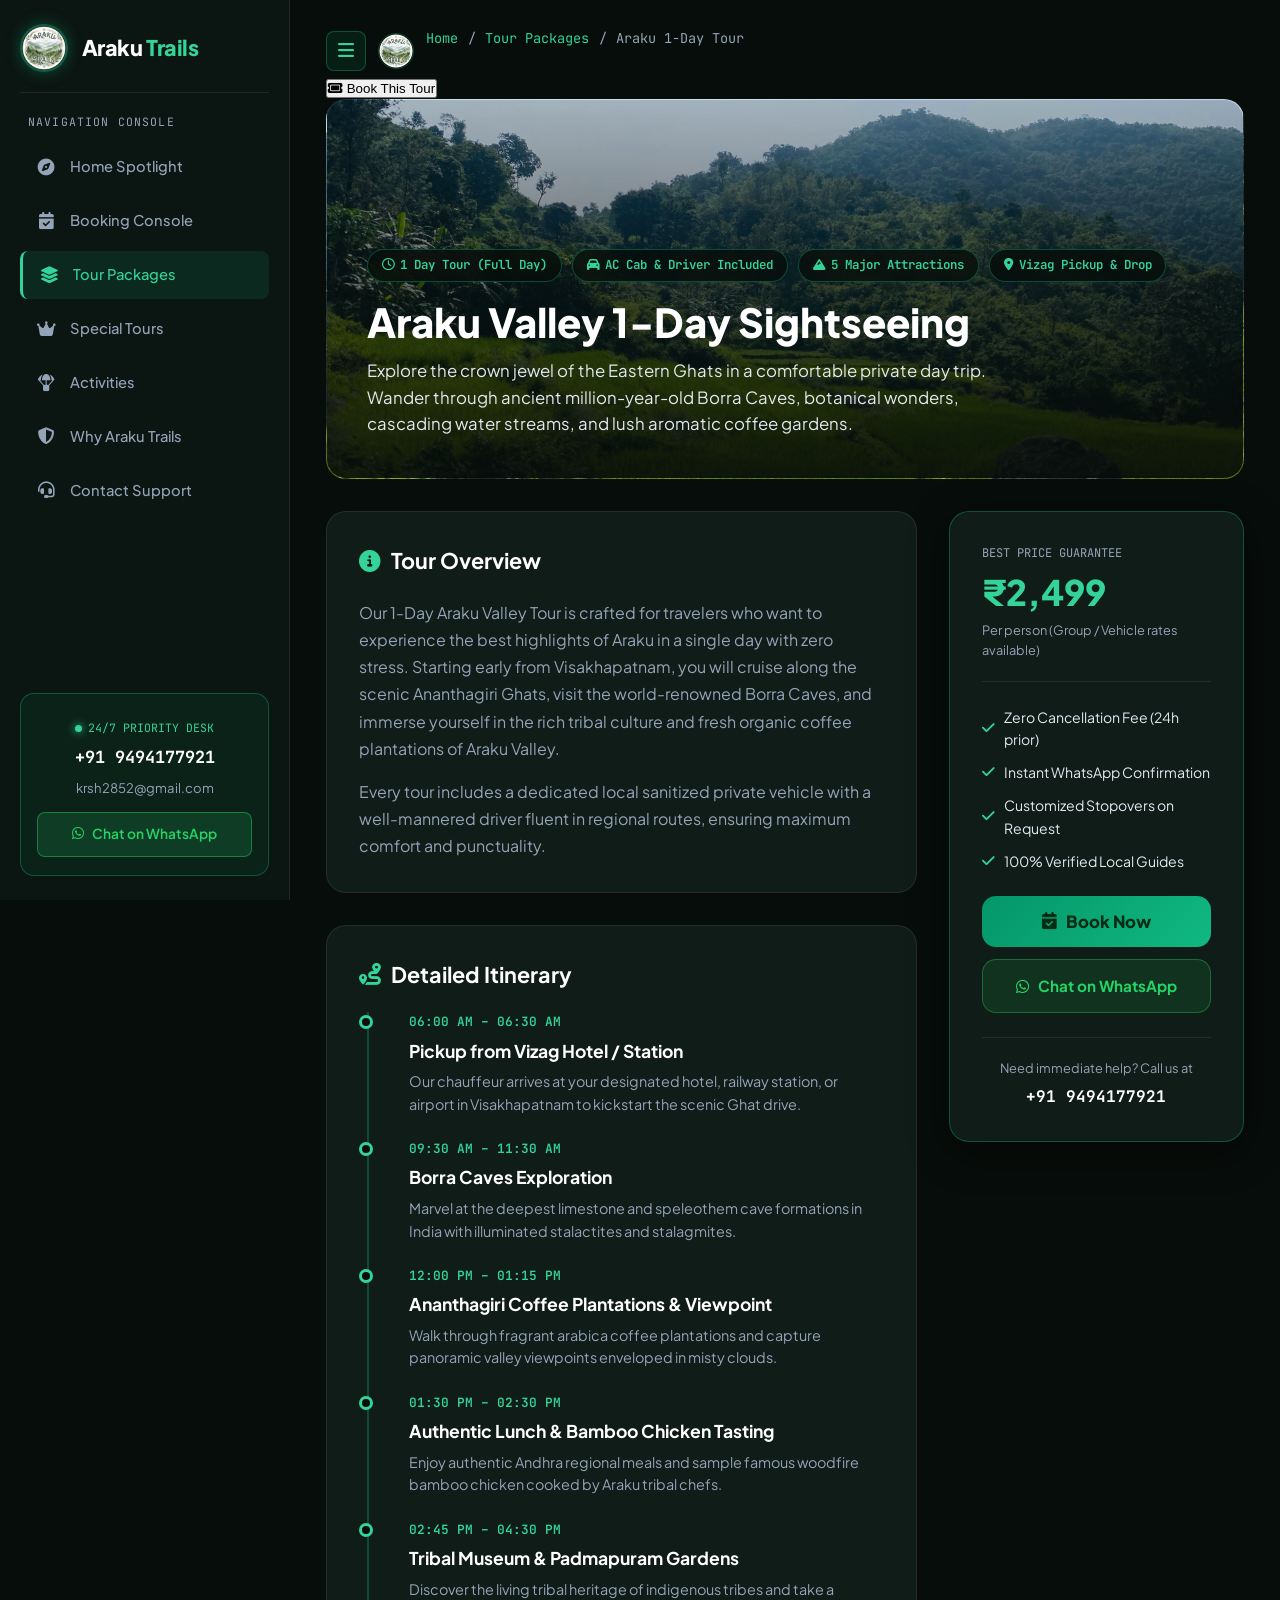
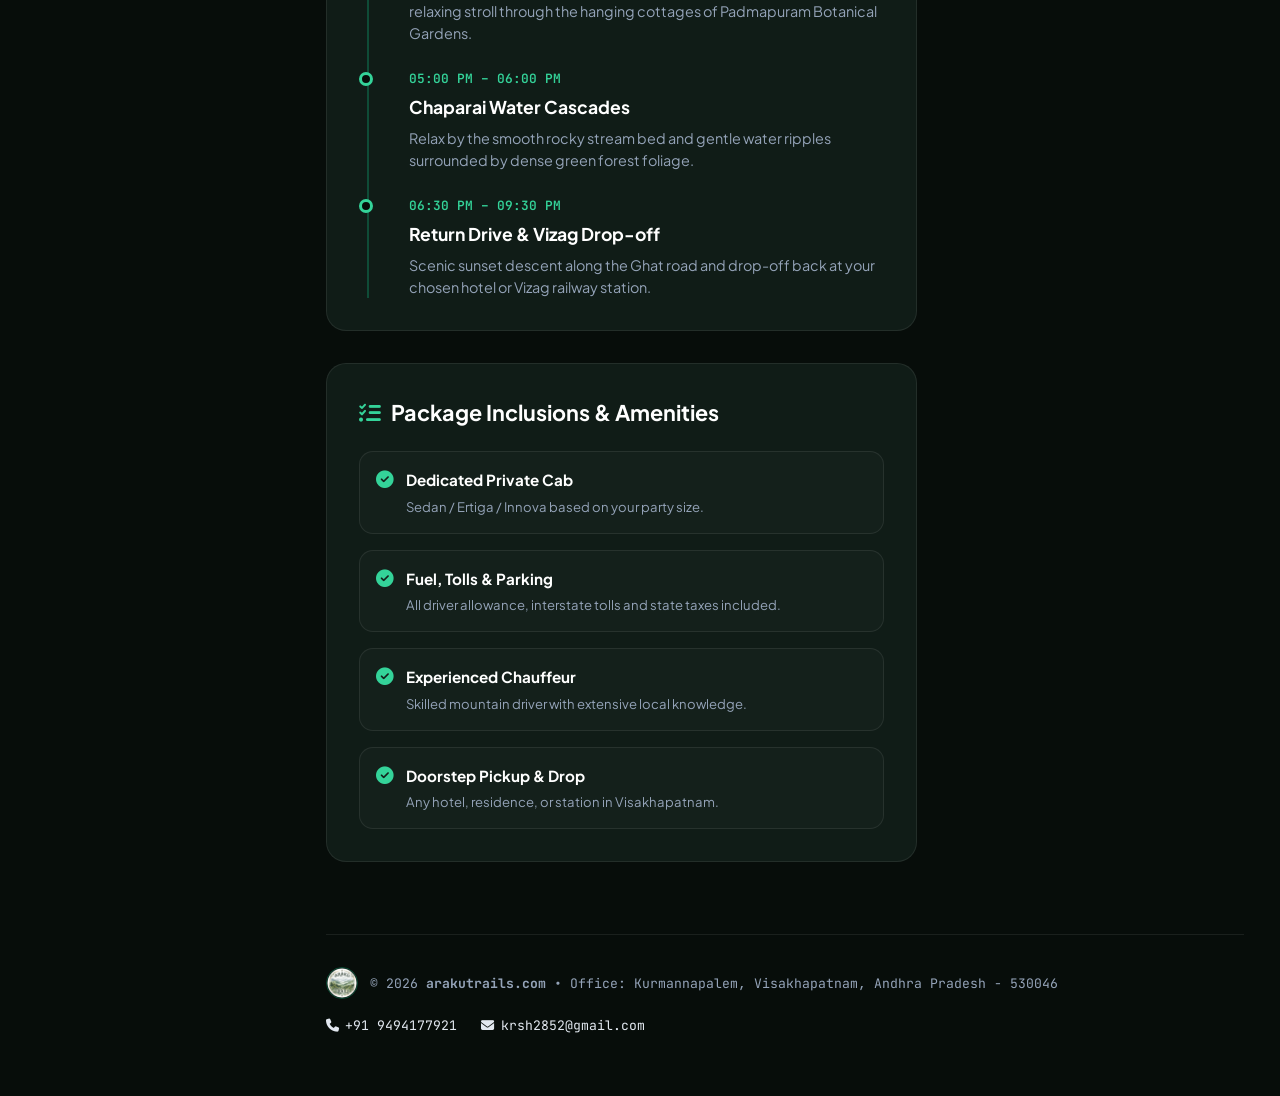
==== commit 27a01050: "feat: redesign hero section with immersive layout and add WhatsApp chat buttons to sidebar" ====
--- a/araku-1-day-tour.html
+++ b/araku-1-day-tour.html
@@ -51,6 +51,10 @@
         </div>
         <a href="tel:+919494177921" class="hotline-num">+91 9494177921</a>
         <a href="mailto:krsh2852@gmail.com" class="hotline-email">krsh2852@gmail.com</a>
+        <a href="https://wa.me/919494177921?text=Hello%20Araku%20Trails,%20I%20want%20to%20plan%20a%20trip"
+          target="_blank" class="hotline-whatsapp-btn">
+          <i class="fa-brands fa-whatsapp"></i> Chat on WhatsApp
+        </a>
       </div>
     </aside>
 
--- a/css/style.css
+++ b/css/style.css
@@ -0,0 +1,1542 @@
+:root {
+  /* Futuristic Travel Dashboard Theme */
+  --shell-bg: #070d0a;
+  --sidebar-bg: #0b1511;
+  --panel-bg: #101c17;
+  --panel-hover: #15251f;
+  --panel-border: rgba(255, 255, 255, 0.08);
+  --border-accent: rgba(16, 185, 129, 0.35);
+
+  --emerald-glow: #10b981;
+  --emerald-bright: #34d399;
+  --amber-star: #f59e0b;
+  --sky-azure: #0ea5e9;
+
+  --text-heading: #f8fafc;
+  --text-body: #94a3b8;
+  --text-bright: #e2e8f0;
+
+  --font-brand: 'Cabinet Grotesk', 'Plus Jakarta Sans', sans-serif;
+  --font-body: 'Plus Jakarta Sans', sans-serif;
+  --font-mono: 'JetBrains Mono', monospace;
+
+  --radius-sm: 8px;
+  --radius-md: 14px;
+  --radius-lg: 20px;
+  --radius-pill: 9999px;
+
+  --transition: all 0.28s cubic-bezier(0.4, 0, 0.2, 1);
+}
+
+* {
+  margin: 0;
+  padding: 0;
+  box-sizing: border-box;
+  scroll-behavior: smooth;
+}
+
+body {
+  font-family: var(--font-body);
+  background-color: var(--shell-bg);
+  color: var(--text-bright);
+  line-height: 1.6;
+  overflow-x: hidden;
+  text-rendering: optimizeSpeed;
+}
+
+/* ========================================================
+   APPLICATION PORTAL / DASHBOARD LAYOUT
+======================================================== */
+.app-layout {
+  display: flex;
+  min-height: 100vh;
+  width: 100%;
+}
+
+/* Fixed Left Explorer Console / Sidebar */
+.app-sidebar {
+  width: 290px;
+  background: var(--sidebar-bg);
+  border-right: 1px solid var(--panel-border);
+  display: flex;
+  flex-direction: column;
+  position: fixed;
+  top: 0;
+  bottom: 0;
+  left: 0;
+  z-index: 1000;
+  padding: 1.5rem 1.25rem;
+  transition: var(--transition);
+}
+
+.brand-widget {
+  display: flex;
+  align-items: center;
+  gap: 0.85rem;
+  padding-bottom: 1.25rem;
+  border-bottom: 1px solid var(--panel-border);
+  margin-bottom: 1.25rem;
+  text-decoration: none;
+}
+
+.brand-logo-img {
+  width: 48px;
+  height: 48px;
+  border-radius: 50%;
+  object-fit: cover;
+  box-shadow: 0 0 16px rgba(16, 185, 129, 0.35);
+  border: 2px solid rgba(16, 185, 129, 0.4);
+  background: rgba(255, 255, 255, 0.05);
+  transition: var(--transition);
+  flex-shrink: 0;
+}
+
+.brand-widget:hover .brand-logo-img {
+  transform: rotate(4deg) scale(1.05);
+  box-shadow: 0 0 22px rgba(16, 185, 129, 0.55);
+  border-color: var(--emerald-bright);
+}
+
+.brand-name {
+  font-family: var(--font-brand);
+  font-size: 1.35rem;
+  font-weight: 800;
+  color: #fff;
+  letter-spacing: -0.02em;
+  line-height: 1.15;
+}
+
+.brand-name span {
+  color: var(--emerald-bright);
+}
+
+.console-nav-title {
+  font-family: var(--font-mono);
+  font-size: 0.72rem;
+  color: var(--text-body);
+  text-transform: uppercase;
+  letter-spacing: 0.1em;
+  margin-bottom: 0.75rem;
+  padding-left: 0.5rem;
+}
+
+.console-nav-list {
+  list-style: none;
+  display: flex;
+  flex-direction: column;
+  gap: 0.4rem;
+  flex-grow: 1;
+}
+
+.console-nav-item a {
+  display: flex;
+  align-items: center;
+  gap: 0.85rem;
+  padding: 0.75rem 1rem;
+  border-radius: var(--radius-sm);
+  color: var(--text-body);
+  text-decoration: none;
+  font-size: 0.92rem;
+  font-weight: 500;
+  transition: var(--transition);
+}
+
+.console-nav-item a:hover,
+.console-nav-item.active a {
+  background: rgba(16, 185, 129, 0.12);
+  color: var(--emerald-bright);
+  border-left: 3px solid var(--emerald-bright);
+}
+
+.console-nav-item a i {
+  font-size: 1.05rem;
+  width: 20px;
+  text-align: center;
+}
+
+/* Sidebar Location & Weather Status Box */
+.sidebar-status-box {
+  background: var(--panel-bg);
+  border: 1px solid var(--panel-border);
+  border-radius: var(--radius-md);
+  padding: 0.85rem 1rem;
+  margin-bottom: 1.25rem;
+  display: flex;
+  flex-direction: column;
+  gap: 0.5rem;
+  font-size: 0.78rem;
+  font-family: var(--font-mono);
+  color: var(--text-body);
+}
+
+.sidebar-status-item {
+  display: flex;
+  align-items: center;
+  gap: 0.55rem;
+}
+
+.sidebar-status-item i {
+  font-size: 0.9rem;
+}
+
+.sidebar-status-item strong {
+  color: var(--text-bright);
+  font-weight: 600;
+}
+
+/* Live Hotline Box in Sidebar */
+.sidebar-hotline {
+  background: rgba(16, 185, 129, 0.08);
+  border: 1px solid var(--border-accent);
+  border-radius: var(--radius-md);
+  padding: 1.15rem 1rem;
+  text-align: center;
+  margin-top: auto;
+}
+
+.hotline-badge {
+  display: inline-flex;
+  align-items: center;
+  gap: 0.4rem;
+  font-family: var(--font-mono);
+  font-size: 0.72rem;
+  color: var(--emerald-bright);
+  text-transform: uppercase;
+  margin-bottom: 0.4rem;
+}
+
+.pulse-dot {
+  width: 7px;
+  height: 7px;
+  border-radius: 50%;
+  background: var(--emerald-bright);
+  box-shadow: 0 0 8px var(--emerald-bright);
+  animation: pulse 1.6s infinite;
+}
+
+@keyframes pulse {
+  0%, 100% { opacity: 0.4; }
+  50% { opacity: 1; }
+}
+
+.hotline-num {
+  display: block;
+  font-family: var(--font-mono);
+  font-size: 1.05rem;
+  font-weight: 700;
+  color: #fff;
+  text-decoration: none;
+  margin-bottom: 0.4rem;
+}
+
+.hotline-email {
+  font-size: 0.82rem;
+  color: var(--text-body);
+  text-decoration: none;
+  display: block;
+  word-break: break-all;
+}
+
+.hotline-email:hover,
+.hotline-num:hover {
+  color: var(--emerald-bright);
+}
+
+/* Main Working Area */
+.app-main {
+  margin-left: 290px;
+  flex-grow: 1;
+  padding: 1.75rem 2.25rem;
+  min-width: 0;
+}
+
+/* Mobile Header Bar */
+.mobile-header-bar {
+  display: none;
+  align-items: center;
+  justify-content: space-between;
+  background: var(--sidebar-bg);
+  border: 1px solid var(--panel-border);
+  border-radius: var(--radius-md);
+  padding: 0.75rem 1.25rem;
+  margin-bottom: 1.5rem;
+}
+
+.mobile-logo-img {
+  width: 36px;
+  height: 36px;
+  border-radius: 50%;
+  border: 1.5px solid var(--border-accent);
+  object-fit: cover;
+}
+
+.mobile-brand-title {
+  font-family: var(--font-brand);
+  font-weight: 800;
+  font-size: 1.2rem;
+  color: #fff;
+}
+
+.mobile-brand-title span {
+  color: var(--emerald-bright);
+}
+
+.mobile-menu-btn {
+  background: rgba(16, 185, 129, 0.1);
+  border: 1px solid var(--border-accent);
+  color: var(--emerald-bright);
+  width: 40px;
+  height: 40px;
+  border-radius: var(--radius-sm);
+  display: inline-flex;
+  align-items: center;
+  justify-content: center;
+  font-size: 1.15rem;
+  cursor: pointer;
+  transition: var(--transition);
+}
+
+.mobile-menu-btn:hover {
+  background: var(--emerald-glow);
+  color: #fff;
+}
+
+/* Breadcrumbs (for package subpages) */
+.topbar-breadcrumbs {
+  display: flex;
+  align-items: center;
+  gap: 0.6rem;
+  font-family: var(--font-mono);
+  font-size: 0.85rem;
+  color: var(--text-body);
+  margin-bottom: 1.5rem;
+}
+
+.topbar-breadcrumbs a {
+  color: var(--emerald-bright);
+  text-decoration: none;
+}
+
+.topbar-breadcrumbs a:hover {
+  text-decoration: underline;
+}
+
+/* ========================================================
+   HERO SPOTLIGHT DASHBOARD CAROUSEL (IMMERSIVE FULL-VIEWPORT COVER)
+======================================================== */
+.hero-spotlight {
+  position: relative;
+  border-radius: var(--radius-lg);
+  overflow: hidden;
+  min-height: calc(100vh - 3.5rem);
+  display: flex;
+  flex-direction: column;
+  justify-content: flex-end;
+  padding: 4.5rem 3.5rem 3rem;
+  margin-bottom: 4rem;
+  border: 1px solid var(--panel-border);
+  box-shadow: 0 25px 60px rgba(0, 0, 0, 0.7);
+}
+
+.spotlight-bg-wrap {
+  position: absolute;
+  inset: 0;
+  z-index: 1;
+}
+
+.spotlight-slide {
+  position: absolute;
+  inset: 0;
+  opacity: 0;
+  background-size: cover;
+  background-position: center center;
+  background-repeat: no-repeat;
+  transition: opacity 1.2s ease-in-out, transform 7s cubic-bezier(0.25, 1, 0.5, 1);
+  transform: scale(1.05);
+  will-change: opacity, transform;
+}
+
+.spotlight-slide.active {
+  opacity: 1;
+  transform: scale(1);
+}
+
+.spotlight-gradient {
+  position: absolute;
+  inset: 0;
+  background: linear-gradient(
+    180deg,
+    transparent 0%,
+    transparent 30%,
+    rgba(0, 0, 0, 0.5) 65%,
+    rgba(0, 0, 0, 0.88) 100%
+  );
+  z-index: 2;
+}
+
+.spotlight-content {
+  position: relative;
+  z-index: 3;
+  max-width: 860px;
+  margin-bottom: 2rem;
+}
+
+.spotlight-title {
+  font-family: var(--font-brand);
+  font-size: clamp(2.5rem, 4.5vw, 4rem);
+  font-weight: 800;
+  color: #ffffff;
+  line-height: 1.15;
+  margin-bottom: 1.1rem;
+  letter-spacing: -0.025em;
+  text-shadow: 0 4px 24px rgba(0, 0, 0, 0.9), 0 1px 4px rgba(0, 0, 0, 0.95);
+}
+
+.spotlight-title span {
+  color: #ffffff;
+}
+
+.spotlight-desc {
+  color: #f1f5f9;
+  font-size: clamp(1.08rem, 1.7vw, 1.25rem);
+  font-weight: 400;
+  line-height: 1.7;
+  margin-bottom: 2.25rem;
+  max-width: 720px;
+  text-shadow: 0 3px 14px rgba(0, 0, 0, 0.95), 0 1px 3px rgba(0, 0, 0, 1);
+}
+
+/* Polished Single Primary Hero Action */
+.spotlight-actions {
+  display: flex;
+  align-items: center;
+  gap: 1rem;
+}
+
+.hero-btn {
+  display: inline-flex;
+  align-items: center;
+  justify-content: center;
+  gap: 0.7rem;
+  padding: 1rem 2.2rem;
+  font-family: var(--font-body);
+  font-size: 1.05rem;
+  font-weight: 700;
+  text-decoration: none;
+  border-radius: var(--radius-pill);
+  transition: all 0.25s cubic-bezier(0.4, 0, 0.2, 1);
+  white-space: nowrap;
+  cursor: pointer;
+}
+
+.hero-btn-primary {
+  background: linear-gradient(135deg, #10b981 0%, #059669 100%);
+  color: #ffffff;
+  border: 1.5px solid #34d399;
+  box-shadow: 0 8px 24px rgba(16, 185, 129, 0.45);
+}
+
+.hero-btn-primary:hover {
+  transform: translateY(-2px);
+  box-shadow: 0 12px 32px rgba(16, 185, 129, 0.6);
+  background: linear-gradient(135deg, #34d399 0%, #10b981 100%);
+  color: #022c15;
+}
+
+/* Sidebar WhatsApp Action Button */
+.hotline-whatsapp-btn {
+  display: inline-flex;
+  align-items: center;
+  justify-content: center;
+  gap: 0.5rem;
+  width: 100%;
+  margin-top: 0.85rem;
+  padding: 0.65rem 0.9rem;
+  background: rgba(37, 211, 102, 0.15);
+  border: 1px solid rgba(37, 211, 102, 0.45);
+  color: #25d366;
+  border-radius: var(--radius-sm);
+  text-decoration: none;
+  font-family: var(--font-body);
+  font-size: 0.86rem;
+  font-weight: 600;
+  transition: var(--transition);
+}
+
+.hotline-whatsapp-btn:hover {
+  background: #25d366;
+  color: #052e16;
+  border-color: #25d366;
+  box-shadow: 0 4px 16px rgba(37, 211, 102, 0.35);
+  transform: translateY(-1px);
+}
+
+/* Bottom Bar within Hero (Scroll cue + Dot Indicators) */
+.hero-bottom-bar {
+  display: flex;
+  justify-content: center;
+  align-items: center;
+  width: 100%;
+  margin-top: 1.5rem;
+  z-index: 4;
+}
+
+.spotlight-controls {
+  position: static;
+  display: flex;
+  align-items: center;
+  gap: 0.6rem;
+}
+
+.spotlight-dot {
+  width: 10px;
+  height: 10px;
+  border-radius: var(--radius-pill);
+  background: rgba(255, 255, 255, 0.3);
+  border: none;
+  cursor: pointer;
+  transition: var(--transition);
+}
+
+.spotlight-dot.active {
+  width: 32px;
+  background: var(--emerald-bright);
+  box-shadow: 0 0 14px rgba(52, 211, 153, 0.7);
+}
+
+/* Scroll Cue — hidden */
+.hero-scroll-cue {
+  display: none;
+}
+
+.scroll-chevron {
+  animation: bounceDown 1.8s infinite;
+  color: var(--emerald-bright);
+}
+
+@keyframes bounceDown {
+  0%, 100% {
+    transform: translateY(0);
+  }
+  50% {
+    transform: translateY(5px);
+  }
+}
+
+/* ========================================================
+   INTEGRATED BOOKING CONSOLE PANEL
+======================================================== */
+.booking-console-card {
+  background: var(--panel-bg);
+  border: 1px solid var(--border-accent);
+  border-radius: var(--radius-lg);
+  padding: 2rem 2.25rem;
+  margin-bottom: 3.5rem;
+  box-shadow: 0 15px 35px rgba(0, 0, 0, 0.5);
+}
+
+.console-card-header {
+  display: flex;
+  justify-content: space-between;
+  align-items: center;
+  margin-bottom: 1.5rem;
+  padding-bottom: 1rem;
+  border-bottom: 1px solid var(--panel-border);
+  flex-wrap: wrap;
+  gap: 0.75rem;
+}
+
+.console-header-title {
+  font-family: var(--font-brand);
+  font-size: 1.35rem;
+  font-weight: 800;
+  color: #fff;
+  display: flex;
+  align-items: center;
+  gap: 0.6rem;
+}
+
+.console-header-title i {
+  color: var(--emerald-bright);
+}
+
+.console-header-badge {
+  font-family: var(--font-mono);
+  font-size: 0.75rem;
+  color: var(--emerald-bright);
+  background: rgba(16, 185, 129, 0.1);
+  padding: 0.3rem 0.75rem;
+  border-radius: var(--radius-pill);
+  border: 1px solid rgba(16, 185, 129, 0.25);
+}
+
+.booking-grid {
+  display: grid;
+  grid-template-columns: repeat(auto-fit, minmax(200px, 1fr)) 180px;
+  gap: 1.25rem;
+  align-items: end;
+}
+
+.field-wrapper {
+  display: flex;
+  flex-direction: column;
+  gap: 0.45rem;
+}
+
+.field-wrapper label {
+  font-family: var(--font-mono);
+  font-size: 0.75rem;
+  font-weight: 600;
+  color: var(--text-body);
+  text-transform: uppercase;
+  letter-spacing: 0.05em;
+  display: flex;
+  align-items: center;
+  gap: 0.4rem;
+}
+
+.dash-input {
+  background: var(--shell-bg);
+  border: 1px solid var(--panel-border);
+  border-radius: var(--radius-sm);
+  color: #fff;
+  padding: 0.8rem 1rem;
+  font-size: 0.92rem;
+  outline: none;
+  font-family: inherit;
+  transition: var(--transition);
+}
+
+.dash-input:focus {
+  border-color: var(--emerald-bright);
+  box-shadow: 0 0 15px rgba(16, 185, 129, 0.25);
+}
+
+.btn-exec-booking {
+  background: linear-gradient(135deg, #10b981 0%, #059669 100%);
+  color: #fff;
+  border: none;
+  border-radius: var(--radius-sm);
+  padding: 0.85rem 1rem;
+  font-family: var(--font-brand);
+  font-weight: 700;
+  font-size: 1rem;
+  cursor: pointer;
+  display: flex;
+  align-items: center;
+  justify-content: center;
+  gap: 0.5rem;
+  height: 48px;
+  box-shadow: 0 4px 15px rgba(16, 185, 129, 0.4);
+  transition: var(--transition);
+}
+
+.btn-exec-booking:hover {
+  transform: translateY(-2px);
+  box-shadow: 0 6px 22px rgba(16, 185, 129, 0.6);
+}
+
+/* ========================================================
+   TOUR PACKAGES (DASHBOARD CARDS & METRICS)
+======================================================== */
+.section-portal-header {
+  display: flex;
+  justify-content: space-between;
+  align-items: flex-end;
+  margin-bottom: 2rem;
+  flex-wrap: wrap;
+  gap: 1rem;
+}
+
+.portal-heading h2 {
+  font-family: var(--font-brand);
+  font-size: 2rem;
+  font-weight: 800;
+  color: #fff;
+  line-height: 1.2;
+}
+
+.portal-heading h2 span {
+  color: var(--emerald-bright);
+}
+
+.portal-heading p {
+  color: var(--text-body);
+  font-size: 0.95rem;
+  margin-top: 0.3rem;
+}
+
+.portal-stats-pills {
+  display: flex;
+  gap: 0.75rem;
+  font-family: var(--font-mono);
+  font-size: 0.8rem;
+}
+
+.stat-pill {
+  background: var(--panel-bg);
+  border: 1px solid var(--panel-border);
+  padding: 0.4rem 0.85rem;
+  border-radius: var(--radius-pill);
+  color: var(--text-body);
+}
+
+.stat-pill strong {
+  color: var(--emerald-bright);
+}
+
+.dash-packages-grid {
+  display: grid;
+  grid-template-columns: repeat(auto-fill, minmax(280px, 1fr));
+  gap: 1.75rem;
+  margin-bottom: 4rem;
+}
+
+.dash-pack-card {
+  background: var(--panel-bg);
+  border: 1px solid var(--panel-border);
+  border-radius: var(--radius-md);
+  overflow: hidden;
+  display: flex;
+  flex-direction: column;
+  transition: var(--transition);
+  cursor: pointer;
+}
+
+.dash-pack-card:hover {
+  transform: translateY(-6px);
+  border-color: var(--border-accent);
+  box-shadow: 0 15px 30px rgba(0, 0, 0, 0.5), 0 0 20px rgba(16, 185, 129, 0.2);
+  background: var(--panel-hover);
+}
+
+.pack-thumb-box {
+  position: relative;
+  height: 200px;
+  overflow: hidden;
+  background: #040806;
+}
+
+.pack-thumb-box img {
+  width: 100%;
+  height: 100%;
+  object-fit: cover;
+  transition: transform 0.6s ease;
+}
+
+.dash-pack-card:hover .pack-thumb-box img {
+  transform: scale(1.08);
+}
+
+.pack-duration-chip {
+  position: absolute;
+  top: 0.85rem;
+  left: 0.85rem;
+  background: rgba(7, 13, 10, 0.85);
+  backdrop-filter: blur(8px);
+  color: var(--emerald-bright);
+  padding: 0.25rem 0.75rem;
+  border-radius: var(--radius-pill);
+  font-family: var(--font-mono);
+  font-size: 0.72rem;
+  font-weight: 600;
+  border: 1px solid rgba(16, 185, 129, 0.3);
+}
+
+.pack-card-content {
+  padding: 1.4rem;
+  display: flex;
+  flex-direction: column;
+  flex-grow: 1;
+}
+
+.pack-features-line {
+  display: flex;
+  gap: 1rem;
+  font-family: var(--font-mono);
+  font-size: 0.78rem;
+  color: var(--text-body);
+  margin-bottom: 0.6rem;
+}
+
+.pack-features-line span {
+  display: inline-flex;
+  align-items: center;
+  gap: 0.35rem;
+}
+
+.pack-name {
+  font-family: var(--font-brand);
+  font-size: 1.25rem;
+  font-weight: 700;
+  color: #fff;
+  margin-bottom: 0.5rem;
+  line-height: 1.3;
+}
+
+.pack-name a {
+  color: #fff;
+  text-decoration: none;
+  transition: var(--transition);
+}
+
+.pack-name a:hover {
+  color: var(--emerald-bright);
+}
+
+.pack-summary {
+  color: var(--text-body);
+  font-size: 0.88rem;
+  margin-bottom: 1.5rem;
+  line-height: 1.6;
+  flex-grow: 1;
+}
+
+.pack-card-foot {
+  display: flex;
+  align-items: center;
+  justify-content: space-between;
+  border-top: 1px solid var(--panel-border);
+  padding-top: 1rem;
+  margin-top: auto;
+}
+
+.pack-rate-tag {
+  display: flex;
+  flex-direction: column;
+}
+
+.rate-micro {
+  font-family: var(--font-mono);
+  font-size: 0.68rem;
+  color: var(--text-body);
+  text-transform: uppercase;
+}
+
+.rate-amount {
+  font-family: var(--font-brand);
+  font-size: 1.35rem;
+  font-weight: 800;
+  color: var(--emerald-bright);
+}
+
+.pack-actions-foot {
+  display: flex;
+  align-items: center;
+  gap: 0.5rem;
+}
+
+.btn-pack-view {
+  background: transparent;
+  border: 1px solid var(--panel-border);
+  color: var(--text-bright);
+  padding: 0.5rem 0.85rem;
+  border-radius: var(--radius-pill);
+  font-size: 0.85rem;
+  font-weight: 600;
+  text-decoration: none;
+  display: inline-flex;
+  align-items: center;
+  gap: 0.35rem;
+  transition: var(--transition);
+}
+
+.btn-pack-view:hover {
+  border-color: var(--emerald-bright);
+  color: var(--emerald-bright);
+  background: rgba(16, 185, 129, 0.08);
+}
+
+.btn-pack-select {
+  background: rgba(16, 185, 129, 0.12);
+  border: 1px solid rgba(16, 185, 129, 0.3);
+  color: var(--emerald-bright);
+  padding: 0.5rem 1rem;
+  border-radius: var(--radius-pill);
+  font-size: 0.85rem;
+  font-weight: 600;
+  cursor: pointer;
+  transition: var(--transition);
+}
+
+.btn-pack-select:hover {
+  background: var(--emerald-glow);
+  color: #fff;
+}
+
+/* ========================================================
+   SPECIAL TRAVEL TILES & EXPERIENCES
+======================================================== */
+.specialty-dash-grid {
+  display: grid;
+  grid-template-columns: repeat(auto-fit, minmax(310px, 1fr));
+  gap: 1.75rem;
+  margin-bottom: 4rem;
+}
+
+.specialty-tile {
+  background: var(--panel-bg);
+  border: 1px solid var(--panel-border);
+  border-radius: var(--radius-md);
+  padding: 2.25rem 1.75rem;
+  transition: var(--transition);
+  position: relative;
+}
+
+.specialty-tile:hover {
+  border-color: var(--border-accent);
+  transform: translateY(-4px);
+}
+
+.specialty-avatar-icon {
+  width: 58px;
+  height: 58px;
+  border-radius: 14px;
+  background: rgba(16, 185, 129, 0.12);
+  border: 1px solid rgba(16, 185, 129, 0.25);
+  display: flex;
+  align-items: center;
+  justify-content: center;
+  font-size: 1.75rem;
+  color: var(--emerald-bright);
+  margin-bottom: 1.25rem;
+}
+
+.specialty-title {
+  font-family: var(--font-brand);
+  font-size: 1.35rem;
+  font-weight: 700;
+  color: #fff;
+  margin-bottom: 0.8rem;
+}
+
+.specialty-desc {
+  color: var(--text-body);
+  font-size: 0.9rem;
+  line-height: 1.7;
+}
+
+/* ========================================================
+   ACTIVITIES & ADVENTURE CONSOLE
+======================================================== */
+.dash-activity-grid {
+  display: grid;
+  grid-template-columns: repeat(auto-fit, minmax(260px, 1fr));
+  gap: 1.5rem;
+  margin-bottom: 4rem;
+}
+
+.activity-deck-card {
+  position: relative;
+  border-radius: var(--radius-md);
+  overflow: hidden;
+  height: 270px;
+  cursor: pointer;
+  border: 1px solid var(--panel-border);
+  transition: var(--transition);
+}
+
+.activity-deck-card:hover {
+  transform: translateY(-5px);
+  border-color: var(--emerald-bright);
+  box-shadow: 0 10px 25px rgba(0, 0, 0, 0.6);
+}
+
+.act-bg-img {
+  width: 100%;
+  height: 100%;
+  object-fit: cover;
+  transition: transform 0.6s ease;
+}
+
+.activity-deck-card:hover .act-bg-img {
+  transform: scale(1.1);
+}
+
+.act-gradient-overlay {
+  position: absolute;
+  inset: 0;
+  background: linear-gradient(180deg, rgba(7, 13, 10, 0.1) 0%, rgba(7, 13, 10, 0.95) 100%);
+  display: flex;
+  flex-direction: column;
+  justify-content: flex-end;
+  padding: 1.5rem;
+}
+
+.act-category-code {
+  font-family: var(--font-mono);
+  font-size: 0.72rem;
+  color: var(--emerald-bright);
+  text-transform: uppercase;
+  margin-bottom: 0.2rem;
+}
+
+.act-label {
+  font-family: var(--font-brand);
+  font-size: 1.3rem;
+  font-weight: 700;
+  color: #fff;
+}
+
+/* ========================================================
+   WHY US / VALUE METRICS
+======================================================== */
+.features-dash-row {
+  display: grid;
+  grid-template-columns: repeat(auto-fit, minmax(240px, 1fr));
+  gap: 1.5rem;
+  margin-bottom: 4rem;
+}
+
+.feature-metric-card {
+  background: var(--panel-bg);
+  border: 1px solid var(--panel-border);
+  border-radius: var(--radius-md);
+  padding: 1.75rem;
+  transition: var(--transition);
+}
+
+.feature-metric-card:hover {
+  border-color: var(--border-accent);
+  transform: translateY(-3px);
+}
+
+.metric-icon-wrap {
+  width: 48px;
+  height: 48px;
+  border-radius: 12px;
+  background: rgba(16, 185, 129, 0.1);
+  display: flex;
+  align-items: center;
+  justify-content: center;
+  color: var(--emerald-bright);
+  font-size: 1.35rem;
+  margin-bottom: 1rem;
+}
+
+.metric-label {
+  font-family: var(--font-brand);
+  font-size: 1.15rem;
+  font-weight: 700;
+  color: #fff;
+  margin-bottom: 0.5rem;
+}
+
+.metric-explain {
+  color: var(--text-body);
+  font-size: 0.88rem;
+  line-height: 1.6;
+}
+
+/* ========================================================
+   DASHBOARD BOTTOM CALLOUT
+======================================================== */
+.dash-callout-panel {
+  background: linear-gradient(135deg, rgba(16, 185, 129, 0.15) 0%, rgba(11, 21, 17, 0.95) 100%);
+  border: 1px solid var(--border-accent);
+  border-radius: var(--radius-lg);
+  padding: 3rem 2.5rem;
+  display: flex;
+  align-items: center;
+  justify-content: space-between;
+  gap: 2rem;
+  flex-wrap: wrap;
+  margin-bottom: 3rem;
+}
+
+.callout-text h2 {
+  font-family: var(--font-brand);
+  font-size: 2rem;
+  font-weight: 800;
+  color: #fff;
+  margin-bottom: 0.5rem;
+}
+
+.callout-text p {
+  color: var(--text-body);
+  font-size: 1rem;
+  max-width: 600px;
+}
+
+.callout-btn-group {
+  display: flex;
+  gap: 1rem;
+  flex-wrap: wrap;
+}
+
+.btn-callout-call {
+  background: linear-gradient(135deg, #10b981 0%, #059669 100%);
+  color: #fff;
+  text-decoration: none;
+  padding: 0.85rem 1.6rem;
+  border-radius: var(--radius-pill);
+  font-weight: 600;
+  font-size: 0.92rem;
+  display: inline-flex;
+  align-items: center;
+  gap: 0.5rem;
+  box-shadow: 0 4px 15px rgba(16, 185, 129, 0.4);
+}
+
+.btn-callout-chat {
+  background: rgba(255, 255, 255, 0.08);
+  border: 1px solid rgba(255, 255, 255, 0.15);
+  color: #fff;
+  text-decoration: none;
+  padding: 0.85rem 1.6rem;
+  border-radius: var(--radius-pill);
+  font-weight: 600;
+  font-size: 0.92rem;
+  display: inline-flex;
+  align-items: center;
+  gap: 0.5rem;
+}
+
+/* ========================================================
+   PACKAGE DETAIL PAGES (HERO, TIMELINE & STICKY ASIDE)
+======================================================== */
+.package-hero-panel {
+  position: relative;
+  border-radius: var(--radius-lg);
+  overflow: hidden;
+  border: 1px solid var(--panel-border);
+  margin-bottom: 2rem;
+  min-height: 380px;
+  display: flex;
+  align-items: flex-end;
+  padding: 2.5rem;
+  background-size: cover;
+  background-position: center;
+}
+
+.package-hero-panel::before {
+  content: "";
+  position: absolute;
+  inset: 0;
+  background: linear-gradient(180deg, rgba(7, 13, 10, 0.2) 0%, rgba(7, 13, 10, 0.92) 100%);
+}
+
+.package-hero-content {
+  position: relative;
+  z-index: 2;
+  max-width: 800px;
+}
+
+.pack-badge-row {
+  display: flex;
+  flex-wrap: wrap;
+  gap: 0.65rem;
+  margin-bottom: 1rem;
+}
+
+.badge-chip {
+  background: rgba(7, 13, 10, 0.8);
+  backdrop-filter: blur(8px);
+  color: var(--emerald-bright);
+  padding: 0.35rem 0.85rem;
+  border-radius: var(--radius-pill);
+  font-family: var(--font-mono);
+  font-size: 0.78rem;
+  font-weight: 600;
+  border: 1px solid rgba(16, 185, 129, 0.35);
+  display: inline-flex;
+  align-items: center;
+  gap: 0.4rem;
+}
+
+.package-hero-title {
+  font-family: var(--font-brand);
+  font-size: 2.5rem;
+  font-weight: 800;
+  color: #fff;
+  margin-bottom: 0.75rem;
+  line-height: 1.2;
+}
+
+.package-hero-desc {
+  color: var(--text-bright);
+  font-size: 1.05rem;
+  max-width: 650px;
+  line-height: 1.6;
+}
+
+.package-grid-layout {
+  display: grid;
+  grid-template-columns: 2fr 1fr;
+  gap: 2rem;
+  margin-bottom: 2.5rem;
+}
+
+.detail-card {
+  background: var(--panel-bg);
+  border: 1px solid var(--panel-border);
+  border-radius: var(--radius-lg);
+  padding: 2rem;
+  margin-bottom: 2rem;
+}
+
+.detail-card-title {
+  font-family: var(--font-brand);
+  font-size: 1.35rem;
+  font-weight: 700;
+  color: #fff;
+  margin-bottom: 1.25rem;
+  display: flex;
+  align-items: center;
+  gap: 0.65rem;
+}
+
+.detail-card-title i {
+  color: var(--emerald-bright);
+}
+
+.timeline-wrap {
+  display: flex;
+  flex-direction: column;
+  gap: 1.5rem;
+  position: relative;
+  padding-left: 1rem;
+  border-left: 2px solid rgba(16, 185, 129, 0.3);
+  margin-left: 0.5rem;
+}
+
+.timeline-item {
+  position: relative;
+  padding-left: 1.5rem;
+}
+
+.timeline-dot {
+  position: absolute;
+  left: -1.6rem;
+  top: 0.2rem;
+  width: 14px;
+  height: 14px;
+  border-radius: 50%;
+  background: var(--shell-bg);
+  border: 3px solid var(--emerald-bright);
+}
+
+.timeline-time {
+  font-family: var(--font-mono);
+  font-size: 0.8rem;
+  color: var(--emerald-bright);
+  font-weight: 600;
+  margin-bottom: 0.25rem;
+}
+
+.timeline-title {
+  font-family: var(--font-brand);
+  font-size: 1.1rem;
+  color: #fff;
+  margin-bottom: 0.35rem;
+}
+
+.timeline-desc {
+  color: var(--text-body);
+  font-size: 0.9rem;
+  line-height: 1.55;
+}
+
+.feature-list {
+  list-style: none;
+  display: grid;
+  grid-template-columns: repeat(auto-fit, minmax(260px, 1fr));
+  gap: 1rem;
+}
+
+.feature-list-item {
+  background: rgba(255, 255, 255, 0.02);
+  border: 1px solid var(--panel-border);
+  border-radius: var(--radius-md);
+  padding: 1rem;
+  display: flex;
+  align-items: flex-start;
+  gap: 0.75rem;
+}
+
+.feature-list-item i {
+  color: var(--emerald-bright);
+  font-size: 1.1rem;
+  margin-top: 0.2rem;
+}
+
+.feature-list-item h4 {
+  font-size: 0.95rem;
+  color: #fff;
+  margin-bottom: 0.2rem;
+}
+
+.feature-list-item p {
+  font-size: 0.82rem;
+  color: var(--text-body);
+}
+
+.sticky-booking-box {
+  position: sticky;
+  top: 1.5rem;
+  background: var(--panel-bg);
+  border: 1px solid var(--border-accent);
+  border-radius: var(--radius-lg);
+  padding: 2rem;
+  box-shadow: 0 10px 40px rgba(0, 0, 0, 0.45);
+}
+
+.pricing-headline {
+  margin-bottom: 1.5rem;
+  padding-bottom: 1.25rem;
+  border-bottom: 1px solid var(--panel-border);
+}
+
+.pricing-sub {
+  font-family: var(--font-mono);
+  font-size: 0.75rem;
+  text-transform: uppercase;
+  color: var(--text-body);
+}
+
+.pricing-main {
+  font-family: var(--font-brand);
+  font-size: 2.2rem;
+  font-weight: 800;
+  color: var(--emerald-bright);
+}
+
+.pricing-note {
+  font-size: 0.8rem;
+  color: var(--text-body);
+}
+
+.booking-feature-pills {
+  display: flex;
+  flex-direction: column;
+  gap: 0.65rem;
+  margin-bottom: 1.5rem;
+}
+
+.pill-point {
+  display: flex;
+  align-items: center;
+  gap: 0.6rem;
+  font-size: 0.88rem;
+  color: var(--text-bright);
+}
+
+.pill-point i {
+  color: var(--emerald-bright);
+  font-size: 0.9rem;
+}
+
+.btn-action-primary {
+  width: 100%;
+  background: linear-gradient(135deg, #059669, #10b981);
+  color: #022c15;
+  font-family: var(--font-brand);
+  font-size: 1.05rem;
+  font-weight: 800;
+  padding: 0.95rem 1.25rem;
+  border: none;
+  border-radius: var(--radius-md);
+  cursor: pointer;
+  display: flex;
+  align-items: center;
+  justify-content: center;
+  gap: 0.6rem;
+  text-decoration: none;
+  transition: var(--transition);
+  margin-bottom: 0.75rem;
+}
+
+.btn-action-primary:hover {
+  box-shadow: 0 0 25px rgba(16, 185, 129, 0.45);
+  transform: translateY(-2px);
+}
+
+.btn-action-whatsapp {
+  width: 100%;
+  background: rgba(37, 211, 102, 0.12);
+  border: 1px solid rgba(37, 211, 102, 0.35);
+  color: #25d366;
+  font-family: var(--font-brand);
+  font-size: 0.95rem;
+  font-weight: 700;
+  padding: 0.85rem 1.25rem;
+  border-radius: var(--radius-md);
+  cursor: pointer;
+  display: flex;
+  align-items: center;
+  justify-content: center;
+  gap: 0.6rem;
+  text-decoration: none;
+  transition: var(--transition);
+}
+
+.btn-action-whatsapp:hover {
+  background: rgba(37, 211, 102, 0.2);
+}
+
+/* Footer Meta */
+.dash-footer-meta {
+  border-top: 1px solid var(--panel-border);
+  padding: 2rem 0;
+  display: flex;
+  justify-content: space-between;
+  align-items: center;
+  flex-wrap: wrap;
+  gap: 1rem;
+  color: var(--text-body);
+  font-family: var(--font-mono);
+  font-size: 0.82rem;
+  margin-top: auto;
+}
+
+.footer-brand-wrap {
+  display: flex;
+  align-items: center;
+  gap: 0.75rem;
+}
+
+.footer-logo-img {
+  width: 32px;
+  height: 32px;
+  border-radius: 50%;
+  border: 1px solid var(--border-accent);
+  object-fit: cover;
+}
+
+.footer-quick-contacts {
+  display: flex;
+  gap: 1.5rem;
+  align-items: center;
+  flex-wrap: wrap;
+}
+
+.footer-quick-contacts a {
+  color: var(--text-bright);
+  text-decoration: none;
+  display: inline-flex;
+  align-items: center;
+  gap: 0.4rem;
+}
+
+.footer-quick-contacts a:hover {
+  color: var(--emerald-bright);
+}
+
+/* Modal */
+.modal {
+  display: none;
+  position: fixed;
+  inset: 0;
+  background: rgba(0, 0, 0, 0.85);
+  backdrop-filter: blur(8px);
+  z-index: 2000;
+  align-items: center;
+  justify-content: center;
+  padding: 1.5rem;
+}
+
+.modal.active {
+  display: flex;
+}
+
+.modal-box {
+  background: var(--panel-bg);
+  border: 1px solid var(--border-accent);
+  border-radius: var(--radius-lg);
+  padding: 2.5rem 2rem;
+  max-width: 480px;
+  width: 100%;
+  position: relative;
+  box-shadow: 0 25px 50px rgba(0, 0, 0, 0.8);
+}
+
+.modal-close {
+  position: absolute;
+  top: 1.25rem;
+  right: 1.25rem;
+  background: none;
+  border: none;
+  color: var(--text-body);
+  font-size: 1.4rem;
+  cursor: pointer;
+}
+
+.modal-close:hover {
+  color: #fff;
+}
+
+/* Responsive */
+@media (max-width: 1024px) {
+  .app-sidebar {
+    transform: translateX(-100%);
+  }
+
+  .app-sidebar.open {
+    transform: translateX(0);
+  }
+
+  .app-main {
+    margin-left: 0;
+    max-width: 100vw;
+    padding: 1rem 0.85rem 2.5rem;
+  }
+
+  .mobile-header-bar {
+    display: flex;
+    margin-bottom: 0.85rem;
+  }
+
+  .hero-spotlight {
+    min-height: calc(100vh - 5.5rem);
+    padding: 2.5rem 1.75rem 2rem;
+    margin-bottom: 2.5rem;
+  }
+
+  .package-grid-layout {
+    grid-template-columns: 1fr;
+  }
+
+  .package-hero-panel {
+    min-height: 320px;
+    padding: 1.5rem;
+  }
+
+  .package-hero-title {
+    font-size: 1.85rem;
+  }
+}
+
+@media (max-width: 768px) {
+  .booking-grid {
+    grid-template-columns: 1fr;
+  }
+
+  .hero-spotlight {
+    min-height: calc(100vh - 4.5rem);
+    padding: 2rem 1.25rem 1.75rem;
+    margin-bottom: 2rem;
+  }
+
+  .spotlight-content {
+    margin-bottom: 1.25rem;
+  }
+
+  .spotlight-actions {
+    flex-direction: column;
+    align-items: stretch;
+    gap: 0.75rem;
+  }
+
+  .hero-btn {
+    width: 100%;
+    padding: 0.85rem 1.5rem;
+  }
+
+  .hero-bottom-bar {
+    margin-top: 1rem;
+  }
+
+  .dash-callout-panel {
+    padding: 2rem 1.5rem;
+  }
+}
